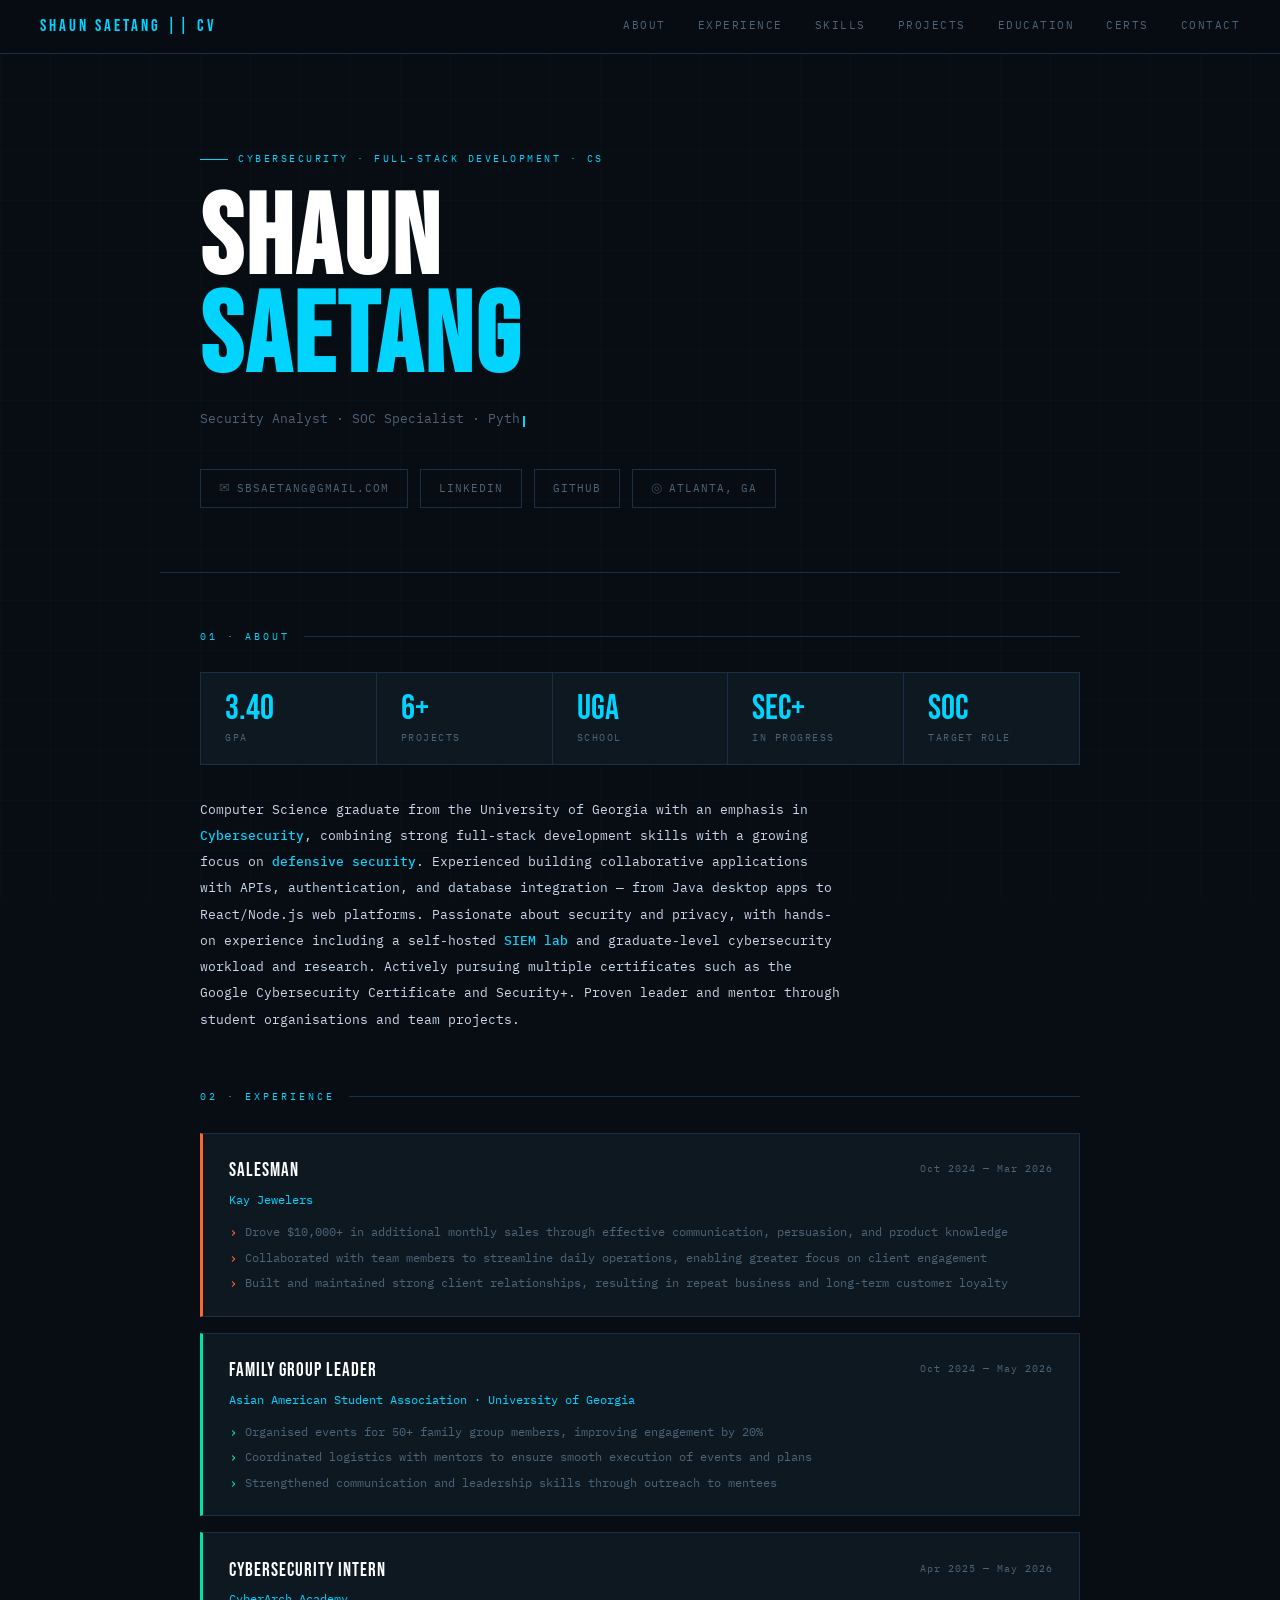
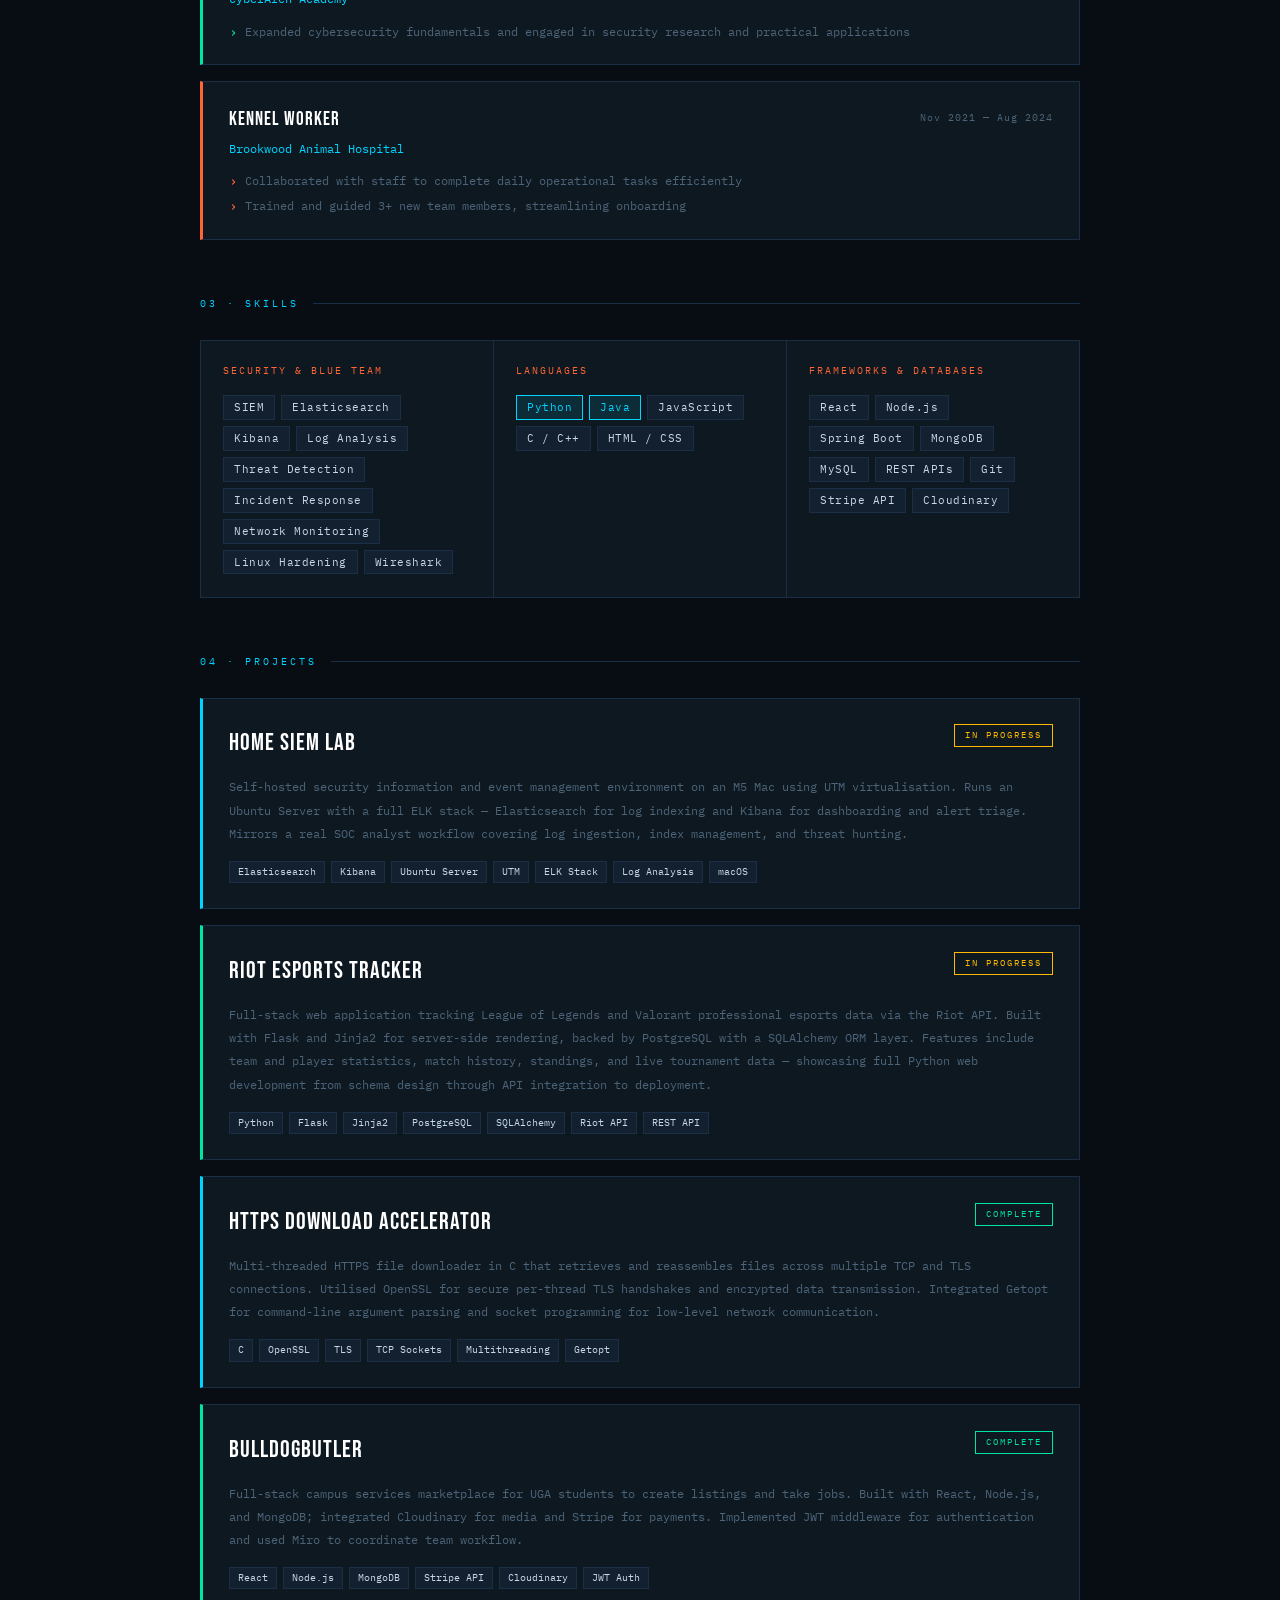
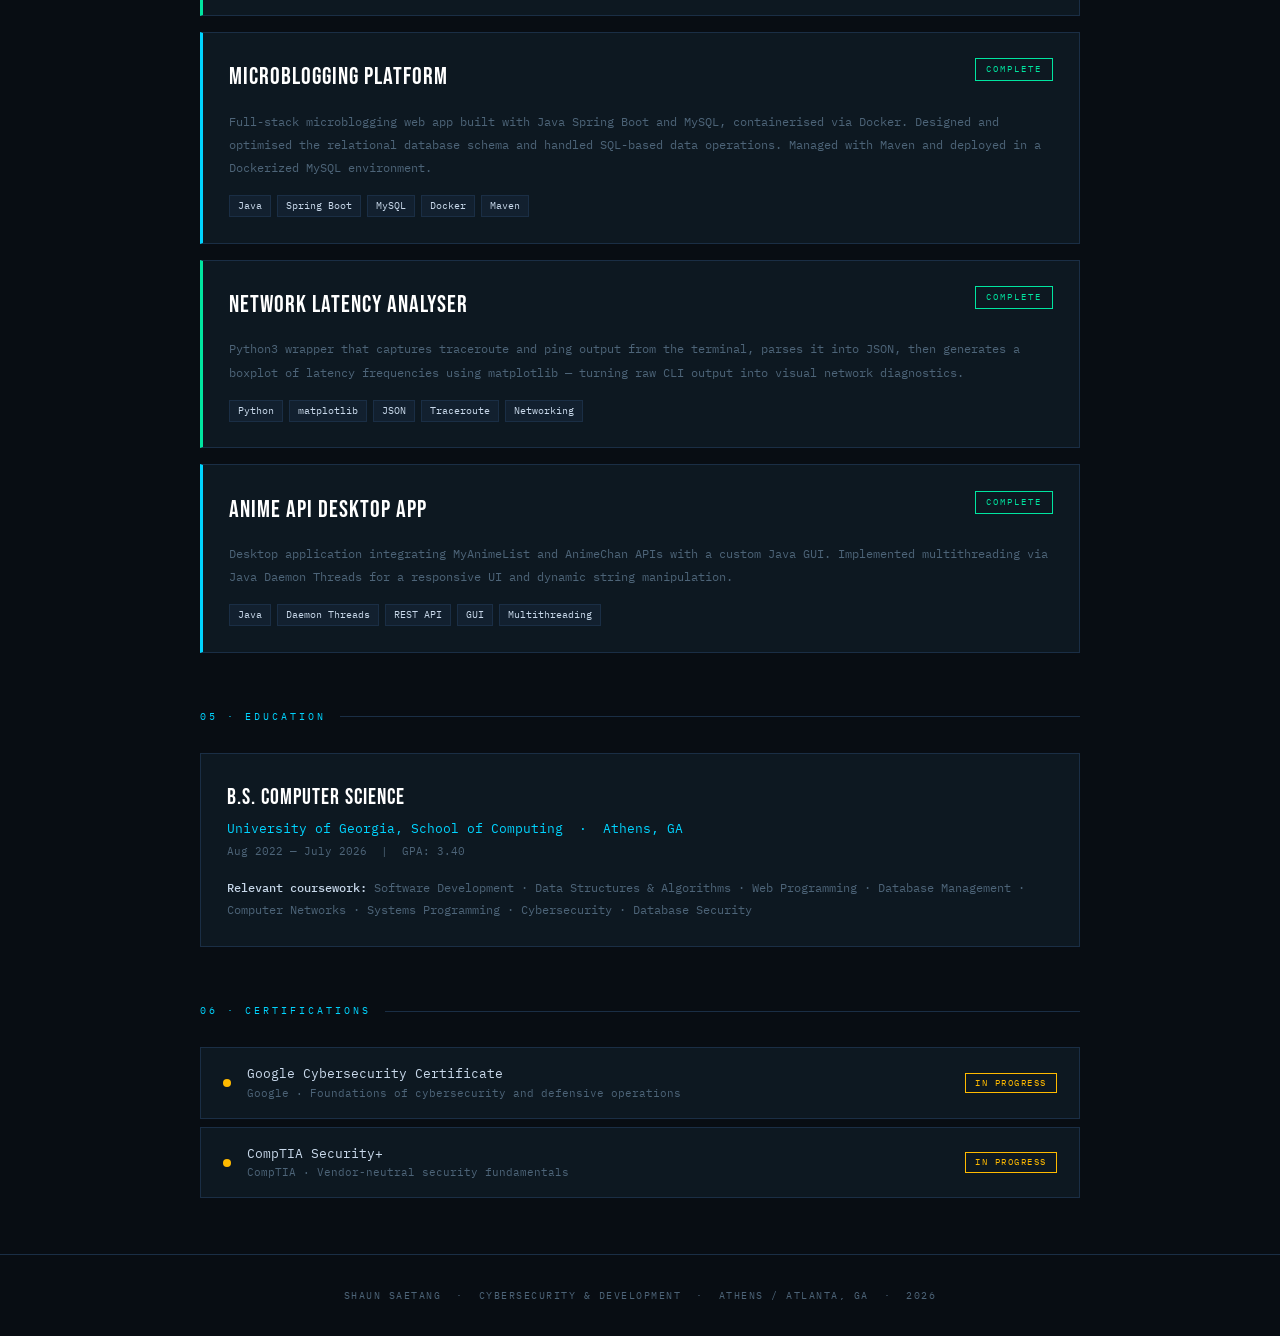
==== index.html @ 202e449f "changed home to index" ====
<!DOCTYPE html>

<html lang="en">

<head>
    <meta charset="UTF-8">
    <meta name="viewport" content="width=device-width, initial-scale=1.0">
    <title>Shaun Saetang — Cybersecurity &amp; Development</title>
    <link href="https://fonts.googleapis.com/css2?family=Bebas+Neue&family=IBM+Plex+Mono:ital,wght@0,300;0,400;0,500;0,600;1,400&display=swap" rel="stylesheet">
    <link rel="stylesheet" href="css/design.css">
</head>

<body>
<div class="grid-bg"></div>
<div class="wrap">

<nav>
  <div class="nav-logo">SHAUN SAETANG || CV</div>
  <div class="nav-links">
    <a href="#about">About</a>
    <a href="#experience">Experience</a>
    <a href="#skills">Skills</a>
    <a href="#projects">Projects</a>
    <a href="#education">Education</a>
    <a href="#certifications">Certs</a>
    <a href="contact.html">Contact</a>
  </div>
</nav>

<header class="hero">
  <div class="hero-tag">Cybersecurity · Full-Stack Development · CS</div>
  <h1 class="name">SHAUN<br><span>SAETANG</span></h1>
  <div class="hero-sub"><span id="typed"></span><span class="cursor"></span></div>
  <div class="hero-links">
    <a href="mailto:sbsaetang@gmail.com"><span class="ico">✉</span> sbsaetang@gmail.com</a>
    <a href="https://www.linkedin.com/in/shaun-saetang-7456611b7/ " class="fab fa-linkedin"> LinkedIn</a>
    <a href="https://github.com/SSaetang23" class="fa-brands fa-github"> GitHub</a>
    <a href="#"><span class="ico">◎</span> Atlanta, GA</a>
  </div>
</header>

<main>

  <section id="about">
    <div class="sec-label">01 · About</div>
    <div class="stats">
      <div class="stat">
        <span class="stat-n">3.40</span>
        <span class="stat-l">GPA</span>
      </div>
      <div class="stat">
        <span class="stat-n">6+</span>
        <span class="stat-l">Projects</span>
      </div>
      <div class="stat">
        <span class="stat-n">UGA</span>
        <span class="stat-l">School</span>
      </div>
      <div class="stat">
        <span class="stat-n">SEC+</span>
        <span class="stat-l">In Progress</span>
      </div>
      <div class="stat">
        <span class="stat-n">SOC</span>
        <span class="stat-l">Target Role</span>
      </div>
    </div>
    <p class="about-p">
      Computer Science graduate from the University of Georgia with an emphasis in <strong>Cybersecurity</strong>,
      combining strong full-stack development skills with a growing focus on <strong>defensive security</strong>.
      Experienced building collaborative applications with APIs, authentication, and database integration —
      from Java desktop apps to React/Node.js web platforms. Passionate about security and privacy,
      with hands-on experience including a self-hosted <strong>SIEM lab</strong> and graduate-level cybersecurity workload and research.
      Actively pursuing multiple certificates such as the Google Cybersecurity Certificate and Security+.
      Proven leader and mentor through student organisations and team projects.
    </p>
  </section>

  <section id="experience">
    <div class="sec-label">02 · Experience</div>
    <div class="exp-list">
 
      <div class="exp-entry work">
        <div class="exp-hd">
          <div class="exp-title">SALESMAN</div>
          <div class="exp-dates">Oct 2024 — Mar 2026</div>
        </div>
        <div class="exp-org">Kay Jewelers</div>
        <ul class="exp-bullets">
          <li>Drove $10,000+ in additional monthly sales through effective communication, persuasion, and product knowledge</li>
          <li>Collaborated with team members to streamline daily operations, enabling greater focus on client engagement</li>
          <li>Built and maintained strong client relationships, resulting in repeat business and long-term customer loyalty</li>
        </ul>
      </div>
 
      <div class="exp-entry activity">
        <div class="exp-hd">
          <div class="exp-title">FAMILY GROUP LEADER</div>
          <div class="exp-dates">Oct 2024 — May 2026</div>
        </div>
        <div class="exp-org">Asian American Student Association · University of Georgia</div>
        <ul class="exp-bullets">
          <li>Organised events for 50+ family group members, improving engagement by 20%</li>
          <li>Coordinated logistics with mentors to ensure smooth execution of events and plans</li>
          <li>Strengthened communication and leadership skills through outreach to mentees</li>
        </ul>
      </div>
 
      <div class="exp-entry activity">
        <div class="exp-hd">
          <div class="exp-title">CYBERSECURITY INTERN</div>
          <div class="exp-dates">Apr 2025 — May 2026</div>
        </div>
        <div class="exp-org">CyberArch Academy</div>
        <ul class="exp-bullets">
          <li>Expanded cybersecurity fundamentals and engaged in security research and practical applications</li>
        </ul>
      </div>
 
      <div class="exp-entry work">
        <div class="exp-hd">
          <div class="exp-title">KENNEL WORKER</div>
          <div class="exp-dates">Nov 2021 — Aug 2024</div>
        </div>
        <div class="exp-org">Brookwood Animal Hospital</div>
        <ul class="exp-bullets">
          <li>Collaborated with staff to complete daily operational tasks efficiently</li>
          <li>Trained and guided 3+ new team members, streamlining onboarding</li>
        </ul>
      </div>
 
    </div>
  </section>

  <section id="skills">
    <div class="sec-label">03 · Skills</div>
    <div class="skills-grid">
      <div class="skill-group">
        <div class="sg-title">Security &amp; Blue Team</div>
        <div class="tags">
          <span class="tag">SIEM</span>
          <span class="tag">Elasticsearch</span>
          <span class="tag">Kibana</span>
          <span class="tag">Log Analysis</span>
          <span class="tag">Threat Detection</span>
          <span class="tag">Incident Response</span>
          <span class="tag">Network Monitoring</span>
          <span class="tag">Linux Hardening</span>
          <span class="tag">Wireshark</span>
        </div>
      </div>
      <div class="skill-group">
        <div class="sg-title">Languages</div>
        <div class="tags">
          <span class="tag hi">Python</span>
          <span class="tag hi">Java</span>
          <span class="tag">JavaScript</span>
          <span class="tag">C / C++</span>
          <span class="tag">HTML / CSS</span>
        </div>
      </div>
      <div class="skill-group">
        <div class="sg-title">Frameworks &amp; Databases</div>
        <div class="tags">
          <span class="tag">React</span>
          <span class="tag">Node.js</span>
          <span class="tag">Spring Boot</span>
          <span class="tag">MongoDB</span>
          <span class="tag">MySQL</span>
          <span class="tag">REST APIs</span>
          <span class="tag">Git</span>
          <span class="tag">Stripe API</span>
          <span class="tag">Cloudinary</span>
        </div>
      </div>
    </div>
  </section>

  <section id="projects">
    <div class="sec-label">04 · Projects</div>
    <div class="projects">

      <div class="proj">
        <div class="proj-hd">
          <div class="proj-name">HOME SIEM LAB</div>
          <div class="proj-badge b-wip">In Progress</div>
        </div>
        <p class="proj-desc">
          Self-hosted security information and event management environment on an M5 Mac using UTM virtualisation.
          Runs an Ubuntu Server with a full ELK stack — Elasticsearch for log indexing and Kibana for dashboarding
          and alert triage. Mirrors a real SOC analyst workflow covering log ingestion, index management, and threat hunting.
        </p>
        <div class="proj-stack">
          <span class="stag">Elasticsearch</span>
          <span class="stag">Kibana</span>
          <span class="stag">Ubuntu Server</span>
          <span class="stag">UTM</span>
          <span class="stag">ELK Stack</span>
          <span class="stag">Log Analysis</span>
          <span class="stag">macOS</span>
        </div>
      </div>

      <div class="proj alt">
        <div class="proj-hd">
          <div class="proj-name">RIOT ESPORTS TRACKER</div>
          <div class="proj-badge b-wip">In Progress</div>
        </div>
        <p class="proj-desc">
          Full-stack web application tracking League of Legends and Valorant professional esports data via the Riot API.
          Built with Flask and Jinja2 for server-side rendering, backed by PostgreSQL with a SQLAlchemy ORM layer.
          Features include team and player statistics, match history, standings, and live tournament data —
          showcasing full Python web development from schema design through API integration to deployment.
        </p>
        <div class="proj-stack">
          <span class="stag">Python</span>
          <span class="stag">Flask</span>
          <span class="stag">Jinja2</span>
          <span class="stag">PostgreSQL</span>
          <span class="stag">SQLAlchemy</span>
          <span class="stag">Riot API</span>
          <span class="stag">REST API</span>
        </div>
      </div>

      <div class="proj">
        <div class="proj-hd">
          <div class="proj-name">HTTPS DOWNLOAD ACCELERATOR</div>
          <div class="proj-badge b-active">Complete</div>
        </div>
        <p class="proj-desc">
          Multi-threaded HTTPS file downloader in C that retrieves and reassembles files across multiple TCP and TLS connections.
          Utilised OpenSSL for secure per-thread TLS handshakes and encrypted data transmission.
          Integrated Getopt for command-line argument parsing and socket programming for low-level network communication.
        </p>
        <div class="proj-stack">
          <span class="stag">C</span>
          <span class="stag">OpenSSL</span>
          <span class="stag">TLS</span>
          <span class="stag">TCP Sockets</span>
          <span class="stag">Multithreading</span>
          <span class="stag">Getopt</span>
        </div>
      </div>
 
      <div class="proj alt">
        <div class="proj-hd">
          <div class="proj-name">BULLDOGBUTLER</div>
          <div class="proj-badge b-active">Complete</div>
        </div>
        <p class="proj-desc">
          Full-stack campus services marketplace for UGA students to create listings and take jobs.
          Built with React, Node.js, and MongoDB; integrated Cloudinary for media and Stripe for payments.
          Implemented JWT middleware for authentication and used Miro to coordinate team workflow.
        </p>
        <div class="proj-stack">
          <span class="stag">React</span>
          <span class="stag">Node.js</span>
          <span class="stag">MongoDB</span>
          <span class="stag">Stripe API</span>
          <span class="stag">Cloudinary</span>
          <span class="stag">JWT Auth</span>
        </div>
      </div>
 
      <div class="proj">
        <div class="proj-hd">
          <div class="proj-name">MICROBLOGGING PLATFORM</div>
          <div class="proj-badge b-active">Complete</div>
        </div>
        <p class="proj-desc">
          Full-stack microblogging web app built with Java Spring Boot and MySQL, containerised via Docker.
          Designed and optimised the relational database schema and handled SQL-based data operations.
          Managed with Maven and deployed in a Dockerized MySQL environment.
        </p>
        <div class="proj-stack">
          <span class="stag">Java</span>
          <span class="stag">Spring Boot</span>
          <span class="stag">MySQL</span>
          <span class="stag">Docker</span>
          <span class="stag">Maven</span>
        </div>
      </div>
 
      <div class="proj alt">
        <div class="proj-hd">
          <div class="proj-name">NETWORK LATENCY ANALYSER</div>
          <div class="proj-badge b-active">Complete</div>
        </div>
        <p class="proj-desc">
          Python3 wrapper that captures traceroute and ping output from the terminal, parses it into JSON,
          then generates a boxplot of latency frequencies using matplotlib — turning raw CLI output into visual network diagnostics.
        </p>
        <div class="proj-stack">
          <span class="stag">Python</span>
          <span class="stag">matplotlib</span>
          <span class="stag">JSON</span>
          <span class="stag">Traceroute</span>
          <span class="stag">Networking</span>
        </div>
      </div>
 
      <div class="proj">
        <div class="proj-hd">
          <div class="proj-name">ANIME API DESKTOP APP</div>
          <div class="proj-badge b-active">Complete</div>
        </div>
        <p class="proj-desc">
          Desktop application integrating MyAnimeList and AnimeChan APIs with a custom Java GUI.
          Implemented multithreading via Java Daemon Threads for a responsive UI and dynamic string manipulation.
        </p>
        <div class="proj-stack">
          <span class="stag">Java</span>
          <span class="stag">Daemon Threads</span>
          <span class="stag">REST API</span>
          <span class="stag">GUI</span>
          <span class="stag">Multithreading</span>
        </div>
      </div>

    </div>
  </section>

  <section id="education">
    <div class="sec-label">05 · Education</div>
    <div class="edu">
      <div class="edu-deg">B.S. Computer Science</div>
      <div class="edu-school">University of Georgia, School of Computing &nbsp;·&nbsp; Athens, GA</div>
      <div class="edu-meta">Aug 2022 — July 2026 &nbsp;|&nbsp; GPA: 3.40</div>
      <div class="edu-courses">
        <strong>Relevant coursework:</strong>
        Software Development · Data Structures &amp; Algorithms · Web Programming · Database Management ·
        Computer Networks · Systems Programming · Cybersecurity · Database Security
      </div>
    </div>
  </section>

  <section id="certifications">
    <div class="sec-label">06 · Certifications</div>
    <div class="certs">
      <div class="cert">
        <div class="dot progress"></div>
        <div class="cert-info">
          <div class="cert-name">Google Cybersecurity Certificate</div>
          <div class="cert-issuer">Google · Foundations of cybersecurity and defensive operations</div>
        </div>
        <div class="cert-tag ct-progress">In Progress</div>
      </div>
      <div class="cert">
        <div class="dot progress"></div>
        <div class="cert-info">
          <div class="cert-name">CompTIA Security+</div>
          <div class="cert-issuer">CompTIA · Vendor-neutral security fundamentals</div>
        </div>
        <div class="cert-tag ct-progress">In Progress</div>
      </div>
    </div>
  </section>

</main>

<footer>
   Shaun Saetang &nbsp;·&nbsp; Cybersecurity &amp; Development &nbsp;·&nbsp; Athens / Atlanta, GA &nbsp;·&nbsp; <span id="yr"></span>
</footer>

</div>

<script>
const text = "Security Analyst · SOC Specialist · Python Developer";
let i = 0;
const el = document.getElementById("typed");
const t = setInterval(() => {
  el.textContent = text.slice(0, i);
  i++;
  if (i > text.length) clearInterval(t);
}, 45);

document.getElementById("yr").textContent = new Date().getFullYear();
</script>

</body>

</html>
---- css/design.css ----
*,*::before,*::after{box-sizing:border-box;margin:0;padding:0}
:root{
  --bg:#080d13;--surf:#0d1821;--surf2:#12202f;--border:#1a2e45;
  --cyan:#00d4ff;--cyan-dim:rgba(0,212,255,.1);
  --orange:#ff6535;--green:#00e5a0;--amber:#ffba00;
  --text:#c8d8ea;--muted:#4d6478;
  --d:'Bebas Neue',sans-serif;--m:'IBM Plex Mono',monospace;
}
html{scroll-behavior:smooth}
body{font-family:var(--m);background:var(--bg);color:var(--text);line-height:1.6;overflow-x:hidden}

/* GRID BACKGROUND */
.grid-bg{
  position:fixed;inset:0;pointer-events:none;z-index:0;
  background-image:
    linear-gradient(rgba(0,212,255,.025) 1px,transparent 1px),
    linear-gradient(90deg,rgba(0,212,255,.025) 1px,transparent 1px);
  background-size:50px 50px;
}
.wrap{position:relative;z-index:1}

/* NAV */
nav{
  position:sticky;top:0;z-index:100;
  background:rgba(8,13,19,.9);backdrop-filter:blur(14px);
  border-bottom:1px solid var(--border);
  display:flex;align-items:center;justify-content:space-between;
  padding:0 2.5rem;height:54px;
}
.nav-logo{font-family:var(--d);font-size:1.05rem;letter-spacing:3px;color:var(--cyan)}
.nav-links{display:flex;gap:2rem}
.nav-links a{
  font-size:.68rem;letter-spacing:1.5px;text-transform:uppercase;
  color:var(--muted);text-decoration:none;padding:4px 0;
  border-bottom:1px solid transparent;transition:all .2s;
}
.nav-links a:hover{color:var(--cyan);border-bottom-color:var(--cyan)}

/* FOOTER */
footer{
  border-top:1px solid var(--border);padding:2rem 2.5rem;
  text-align:center;font-size:.65rem;color:var(--muted);letter-spacing:1.5px;
  text-transform:uppercase;
}
footer a{color:var(--muted);text-decoration:none}
footer a:hover{color:var(--cyan)}

/* HERO */
.hero{
  padding:5.5rem 2.5rem 4rem;
  max-width:960px;margin:0 auto;
  border-bottom:1px solid var(--border);
}
.hero-tag{
  display:inline-flex;align-items:center;gap:10px;
  font-size:.63rem;letter-spacing:2.5px;text-transform:uppercase;
  color:var(--cyan);margin-bottom:1.5rem;
}
.hero-tag::before{content:'';display:block;width:28px;height:1px;background:var(--cyan)}
h1.name{
  font-family:var(--d);
  font-size:clamp(3.8rem,9vw,7rem);
  line-height:.88;letter-spacing:3px;
  color:#fff;margin-bottom:1.2rem;
}
h1.name span{color:var(--cyan)}
.hero-sub{
  font-size:.83rem;color:var(--muted);
  margin-bottom:2.5rem;min-height:1.3em;
}
.cursor{
  display:inline-block;width:2px;height:.85em;
  background:var(--cyan);margin-left:3px;
  animation:blink 1s step-end infinite;vertical-align:text-bottom;
}
@keyframes blink{0%,100%{opacity:1}50%{opacity:0}}
.hero-links{display:flex;flex-wrap:wrap;gap:.75rem}
.hero-links a{
  display:inline-flex;align-items:center;gap:6px;
  font-size:.68rem;letter-spacing:1px;text-transform:uppercase;
  padding:8px 18px;border:1px solid var(--border);
  color:var(--muted);text-decoration:none;transition:all .2s;
}
.hero-links a:hover{border-color:var(--cyan);color:var(--cyan);background:var(--cyan-dim)}
.hero-links a .ico{font-size:.8rem;opacity:.7}

/* MAIN */
main{max-width:960px;margin:0 auto;padding:3.5rem 2.5rem;display:flex;flex-direction:column;gap:3.5rem}

/* SECTION LABEL */
.sec-label{
  display:flex;align-items:center;gap:14px;
  font-size:.62rem;letter-spacing:3px;text-transform:uppercase;
  color:var(--cyan);margin-bottom:1.75rem;
}
.sec-label::after{content:'';flex:1;height:1px;background:var(--border)}

/* ABOUT */
.stats{
  display:flex;gap:1px;background:var(--border);
  border:1px solid var(--border);margin-bottom:2rem;
}
.stat{flex:1;background:var(--surf);padding:1.1rem 1.5rem}
.stat-n{font-family:var(--d);font-size:2.2rem;color:var(--cyan);display:block;line-height:1}
.stat-l{font-size:.62rem;letter-spacing:1.5px;text-transform:uppercase;color:var(--muted);margin-top:.25rem;display:block}
.about-p{font-size:.82rem;color:var(--text);line-height:2;max-width:640px}
.about-p strong{color:var(--cyan);font-weight:500}

/* EXPERIENCE */
.exp-list{display:flex;flex-direction:column;gap:1rem}
.exp-entry{
  background:var(--surf);border:1px solid var(--border);
  border-left:3px solid var(--border);padding:1.4rem 1.6rem;
}
.exp-entry.work{border-left-color:var(--orange)}
.exp-entry.activity{border-left-color:var(--green)}
.exp-hd{display:flex;align-items:flex-start;justify-content:space-between;flex-wrap:wrap;gap:6px;margin-bottom:.25rem}
.exp-title{font-family:var(--d);font-size:1.2rem;letter-spacing:1px;color:#fff}
.exp-dates{font-size:.65rem;letter-spacing:1px;color:var(--muted);white-space:nowrap;padding-top:4px}
.exp-org{font-size:.72rem;color:var(--cyan);margin-bottom:.75rem}
.exp-bullets{list-style:none;display:flex;flex-direction:column;gap:4px}
.exp-bullets li{font-size:.76rem;color:var(--muted);line-height:1.75;padding-left:1rem;position:relative}
.exp-bullets li::before{content:'›';position:absolute;left:0;color:var(--orange);font-size:.85rem}
.exp-entry.activity .exp-bullets li::before{color:var(--green)}

/* SKILLS */
.skills-grid{
  display:grid;grid-template-columns:repeat(auto-fit,minmax(220px,1fr));
  gap:1px;background:var(--border);border:1px solid var(--border);
}
.skill-group{background:var(--surf);padding:1.4rem}
.sg-title{font-size:.62rem;letter-spacing:2px;text-transform:uppercase;color:var(--orange);margin-bottom:1rem}
.tags{display:flex;flex-wrap:wrap;gap:6px}
.tag{
  font-size:.66rem;padding:3px 10px;
  background:var(--surf2);border:1px solid var(--border);
  color:var(--text);letter-spacing:.5px;
}
.tag.hi{border-color:var(--cyan);color:var(--cyan);background:var(--cyan-dim)}

/* PROJECTS */
.projects{display:flex;flex-direction:column;gap:1rem}
.proj{
  background:var(--surf);border:1px solid var(--border);
  border-left:3px solid var(--cyan);padding:1.6rem;transition:border-left-color .25s;
}
.proj:hover{border-left-color:var(--orange)}
.proj.alt{border-left-color:var(--green)}
.proj.alt:hover{border-left-color:var(--amber)}
.proj-hd{display:flex;align-items:flex-start;justify-content:space-between;margin-bottom:.8rem;flex-wrap:wrap;gap:8px}
.proj-name{font-family:var(--d);font-size:1.5rem;letter-spacing:1px;color:#fff}
.proj-badge{font-size:.58rem;letter-spacing:2px;text-transform:uppercase;padding:3px 10px;border:1px solid}
.b-active{color:var(--green);border-color:var(--green)}
.b-wip{color:var(--amber);border-color:var(--amber)}
.proj-desc{font-size:.78rem;color:var(--muted);line-height:1.85;margin-bottom:1rem}
.proj-stack{display:flex;flex-wrap:wrap;gap:6px}
.stag{font-size:.63rem;padding:2px 8px;background:var(--surf2);border:1px solid var(--border);color:var(--text)}

/* EDUCATION */
.edu{background:var(--surf);border:1px solid var(--border);padding:1.6rem}
.edu-deg{font-family:var(--d);font-size:1.4rem;letter-spacing:1px;color:#fff;margin-bottom:.25rem}
.edu-school{font-size:.8rem;color:var(--cyan);margin-bottom:.2rem}
.edu-meta{font-size:.7rem;color:var(--muted);margin-bottom:1rem}
.edu-courses{font-size:.72rem;color:var(--muted);line-height:1.9}
.edu-courses strong{color:var(--text);font-weight:500}

/* CERTIFICATIONS */
.certs{display:flex;flex-direction:column;gap:8px}
.cert{
  display:flex;align-items:center;gap:1rem;
  background:var(--surf);border:1px solid var(--border);padding:1rem 1.4rem;
}
.dot{width:8px;height:8px;border-radius:50%;flex-shrink:0}
.dot.progress{background:var(--amber);animation:pulse 2s ease-in-out infinite}
.dot.planned{border:1px solid var(--muted);background:transparent}
.dot.earned{background:var(--green);box-shadow:0 0 6px var(--green)}
@keyframes pulse{0%,100%{opacity:1;box-shadow:0 0 0 0 rgba(255,186,0,.4)}50%{opacity:.7;box-shadow:0 0 0 5px rgba(255,186,0,0)}}
.cert-info{flex:1}
.cert-name{font-size:.8rem;color:var(--text)}
.cert-issuer{font-size:.67rem;color:var(--muted)}
.cert-tag{font-size:.58rem;letter-spacing:1.5px;text-transform:uppercase;padding:2px 9px;border:1px solid;white-space:nowrap}
.ct-progress{color:var(--amber);border-color:var(--amber)}
.ct-planned{color:var(--muted);border-color:var(--border)}
.ct-earned{color:var(--green);border-color:var(--green)}

/* CONTACT PAGE */
.contact-hero{
  padding:5.5rem 2.5rem 3rem;
  max-width:960px;margin:0 auto;
  border-bottom:1px solid var(--border);
}
.contact-info{display:flex;flex-wrap:wrap;gap:1rem;margin-top:1.5rem}
.contact-info a{
  display:inline-flex;align-items:center;gap:6px;
  font-size:.68rem;letter-spacing:1px;text-transform:uppercase;
  padding:8px 18px;border:1px solid var(--border);
  color:var(--muted);text-decoration:none;transition:all .2s;
}
.contact-info a:hover{border-color:var(--cyan);color:var(--cyan);background:var(--cyan-dim)}
.contact-main{max-width:960px;margin:0 auto;padding:3.5rem 2.5rem}
.form-grid{display:flex;flex-direction:column;gap:1.25rem}
.form-field{display:flex;flex-direction:column;gap:8px}
.form-label{font-size:.62rem;letter-spacing:2px;text-transform:uppercase;color:var(--cyan)}
.form-field input,
.form-field textarea{
  font-family:var(--m);font-size:.78rem;
  background:var(--surf);color:var(--text);
  border:1px solid var(--border);padding:.85rem 1rem;
  outline:none;transition:border-color .2s;resize:vertical;
}
.form-field input:focus,
.form-field textarea:focus{border-color:var(--cyan)}
.form-field input::placeholder,
.form-field textarea::placeholder{color:var(--muted)}
.form-row{display:grid;grid-template-columns:1fr 1fr;gap:1.25rem}
.form-submit{
  font-family:var(--m);font-size:.7rem;letter-spacing:2px;text-transform:uppercase;
  padding:1rem 2.5rem;background:transparent;color:var(--cyan);
  border:1px solid var(--cyan);cursor:pointer;transition:all .2s;margin-top:.5rem;
}
.form-submit:hover{background:var(--cyan-dim)}

/* THANK YOU PAGE */
.thankyou-wrap{
  min-height:calc(100vh - 54px);
  display:flex;align-items:center;justify-content:center;padding:2rem;
}
.thankyou-card{
  background:var(--surf);border:1px solid var(--border);
  border-top:3px solid var(--cyan);
  padding:3.5rem;max-width:500px;width:100%;text-align:center;
}
.ty-icon{font-size:2.5rem;margin-bottom:1.5rem;display:block;color:var(--cyan)}
.ty-heading{font-family:var(--d);font-size:3.5rem;letter-spacing:2px;color:#fff;margin-bottom:.75rem}
.ty-sub{font-size:.78rem;color:var(--muted);line-height:1.9;margin-bottom:2rem}
.ty-links{display:flex;gap:.75rem;justify-content:center;flex-wrap:wrap}
.ty-links a{
  font-size:.68rem;letter-spacing:1px;text-transform:uppercase;
  padding:8px 18px;border:1px solid var(--border);
  color:var(--muted);text-decoration:none;transition:all .2s;
}
.ty-links a:hover{border-color:var(--cyan);color:var(--cyan);background:var(--cyan-dim)}
.ty-links a.primary{border-color:var(--cyan);color:var(--cyan)}
.ty-links a.primary:hover{background:var(--cyan-dim)}

/* RESPONSIVE */
@media(max-width:640px){
  nav{padding:0 1.25rem}
  .nav-links{gap:1rem}
  .hero,.contact-hero{padding-left:1.25rem;padding-right:1.25rem}
  main,.contact-main{padding-left:1.25rem;padding-right:1.25rem}
  .stats{flex-wrap:wrap}
  .stat{min-width:calc(50% - .5px)}
  h1.name{font-size:clamp(2.8rem,15vw,5rem)}
  .form-row{grid-template-columns:1fr}
}
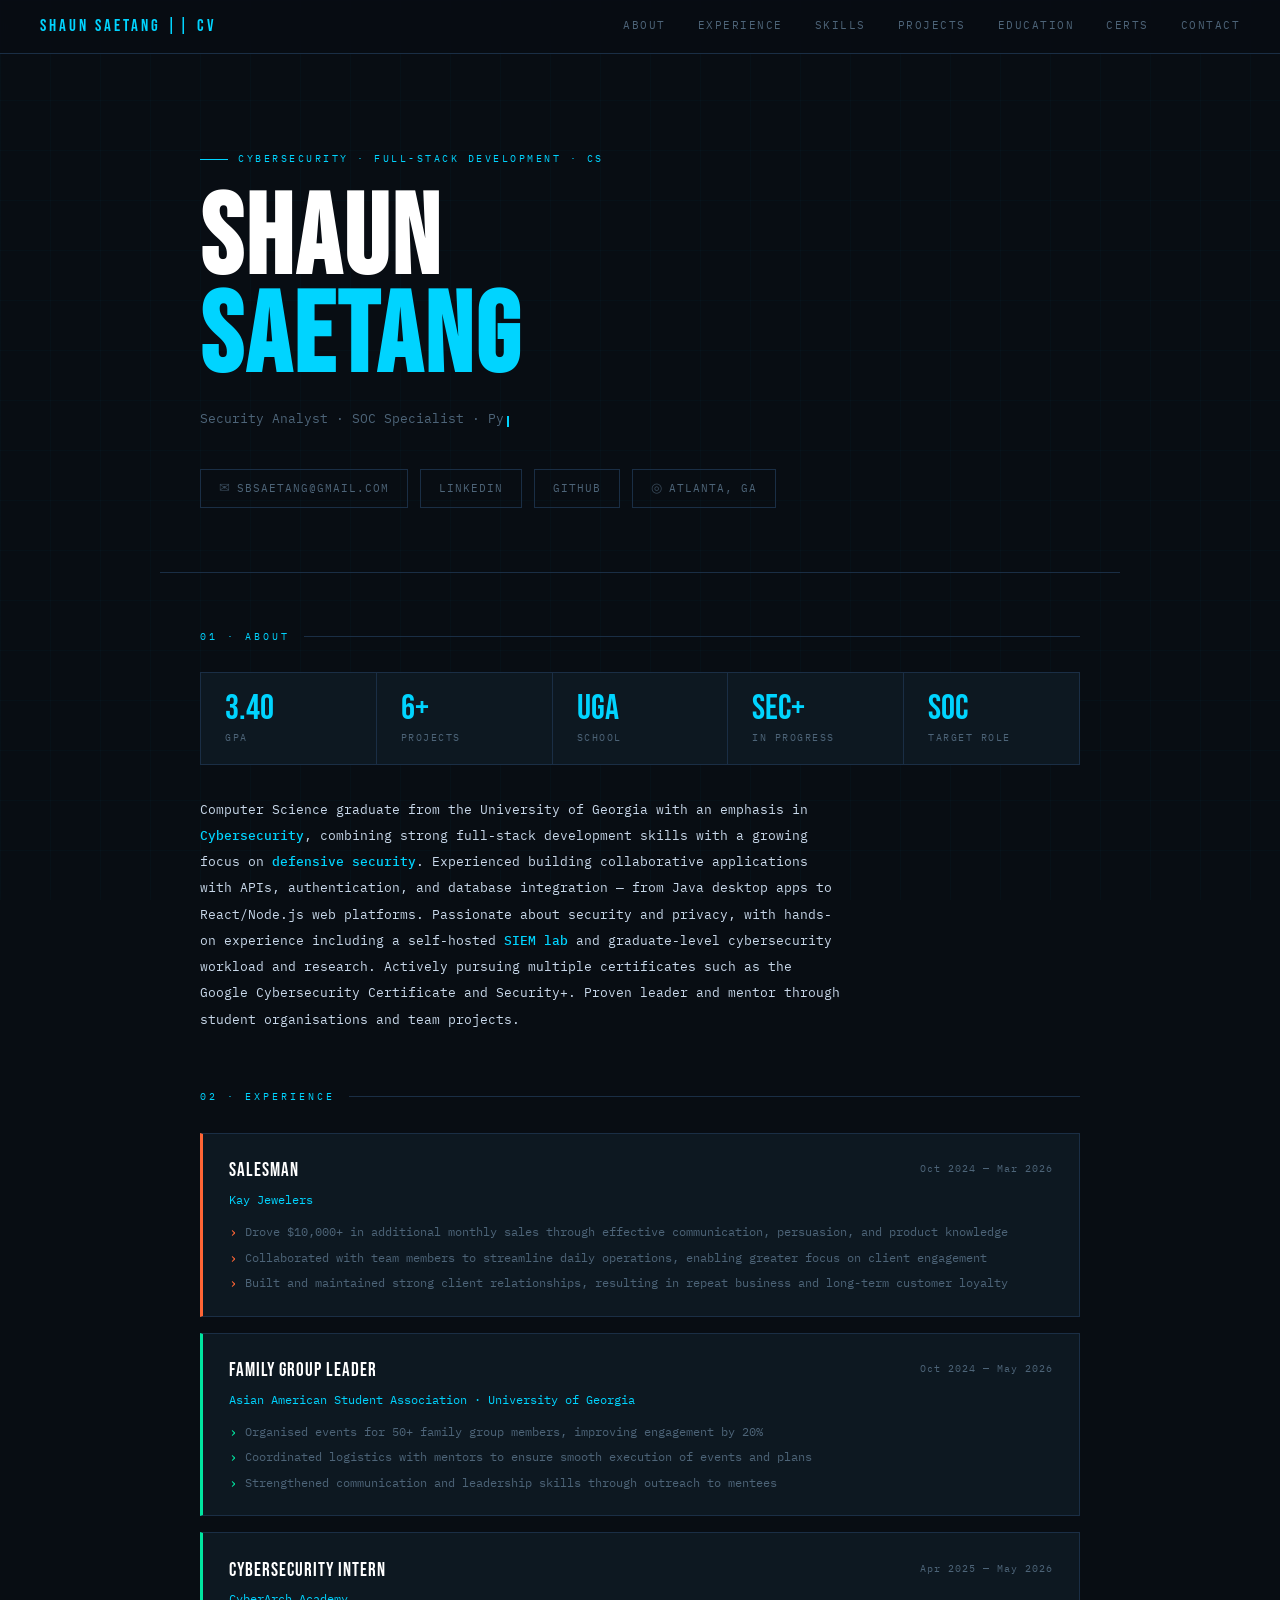
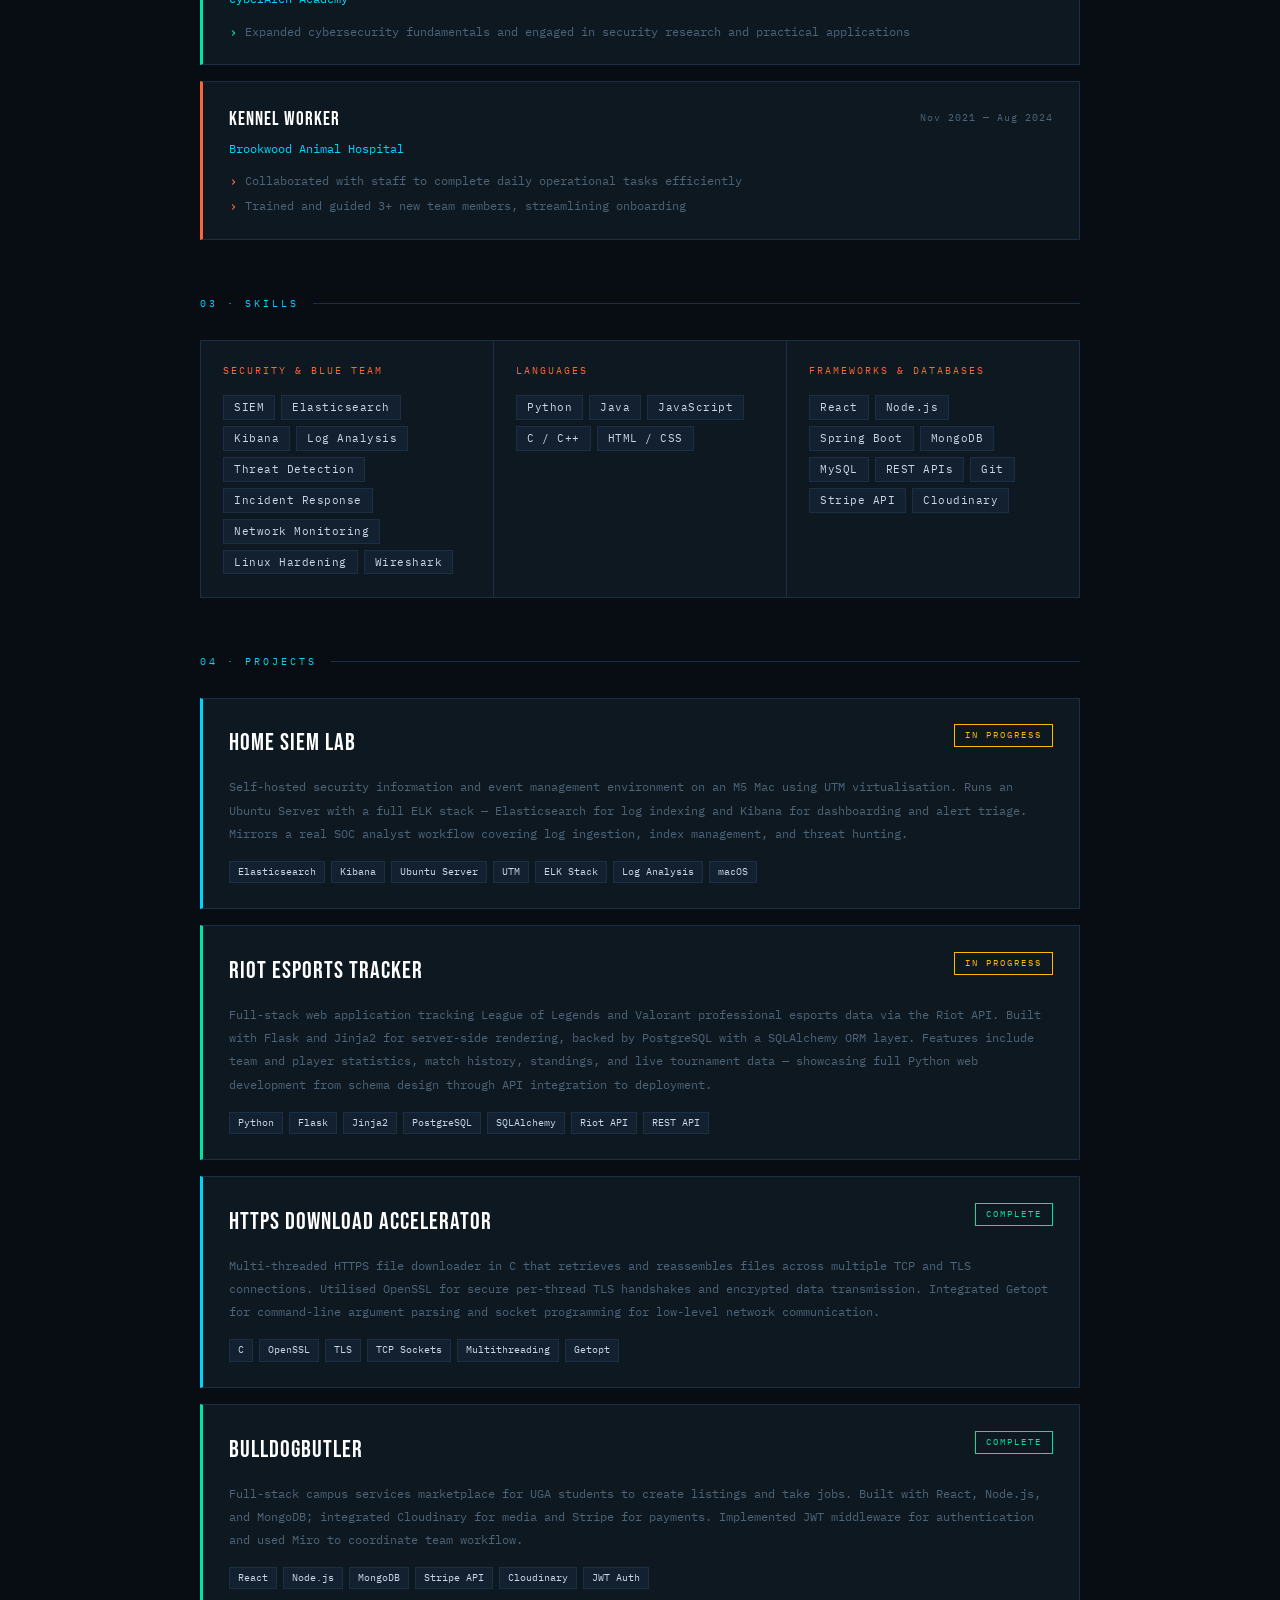
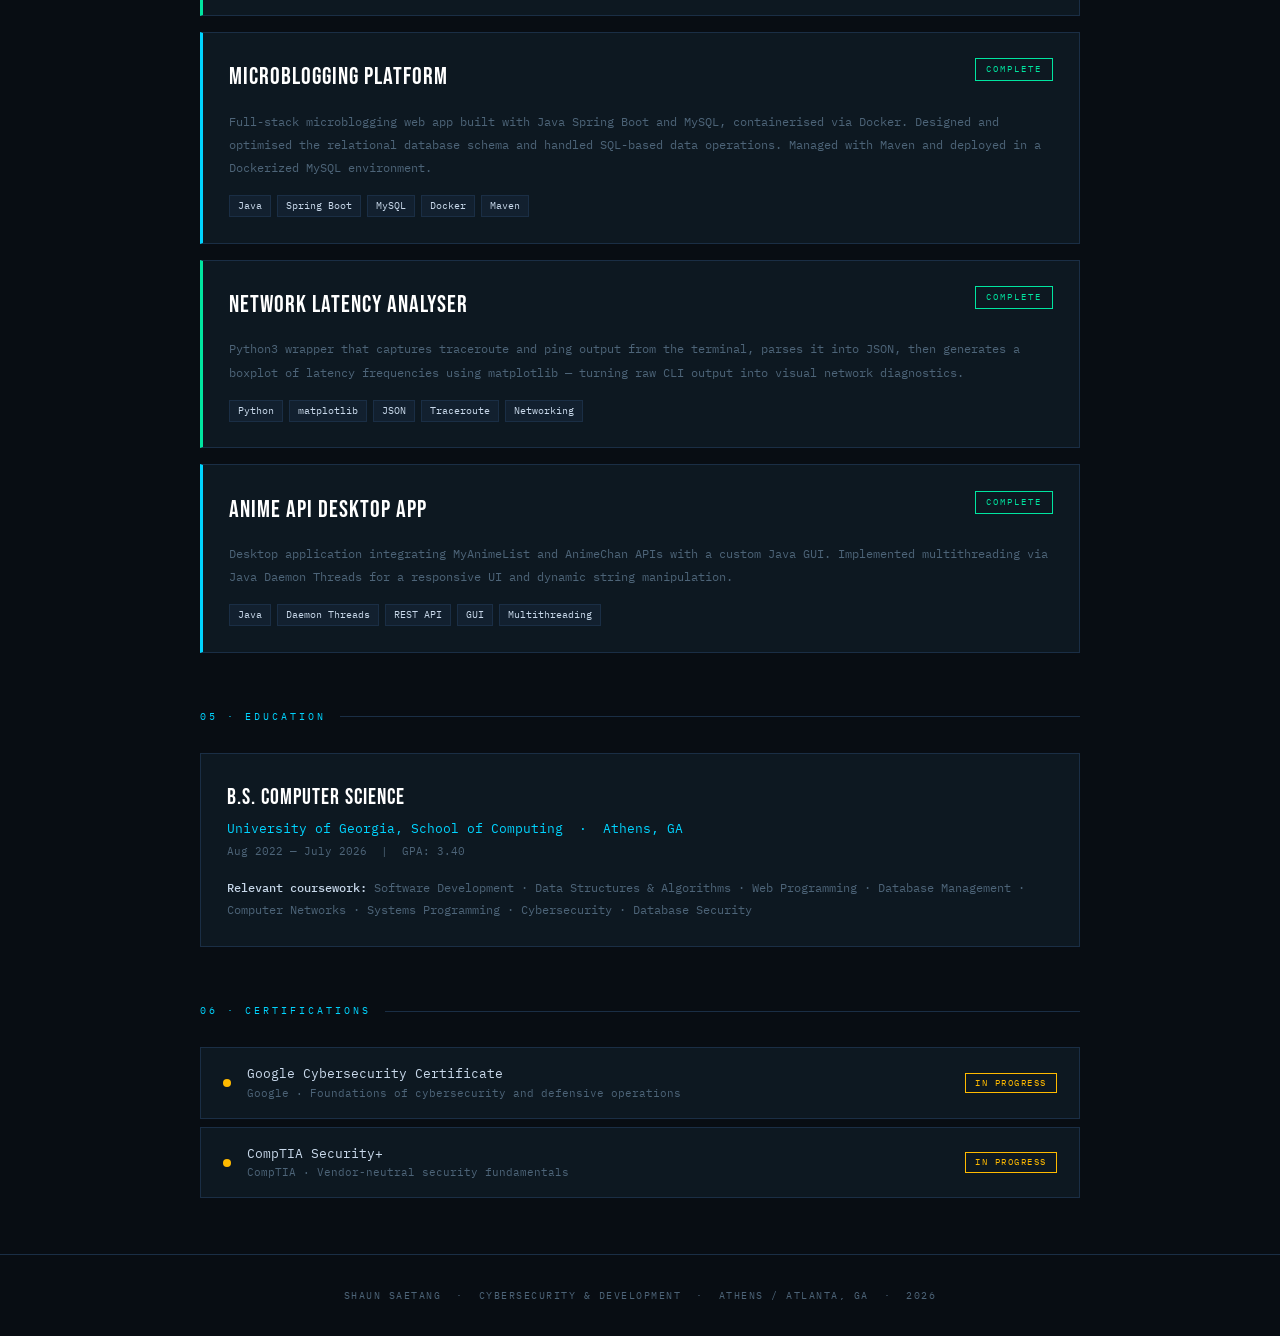
==== commit 17ddf70b: "finishing touches" ====
--- a/index.html
+++ b/index.html
@@ -152,8 +152,8 @@
       <div class="skill-group">
         <div class="sg-title">Languages</div>
         <div class="tags">
-          <span class="tag hi">Python</span>
-          <span class="tag hi">Java</span>
+          <span class="tag">Python</span>
+          <span class="tag">Java</span>
           <span class="tag">JavaScript</span>
           <span class="tag">C / C++</span>
           <span class="tag">HTML / CSS</span>
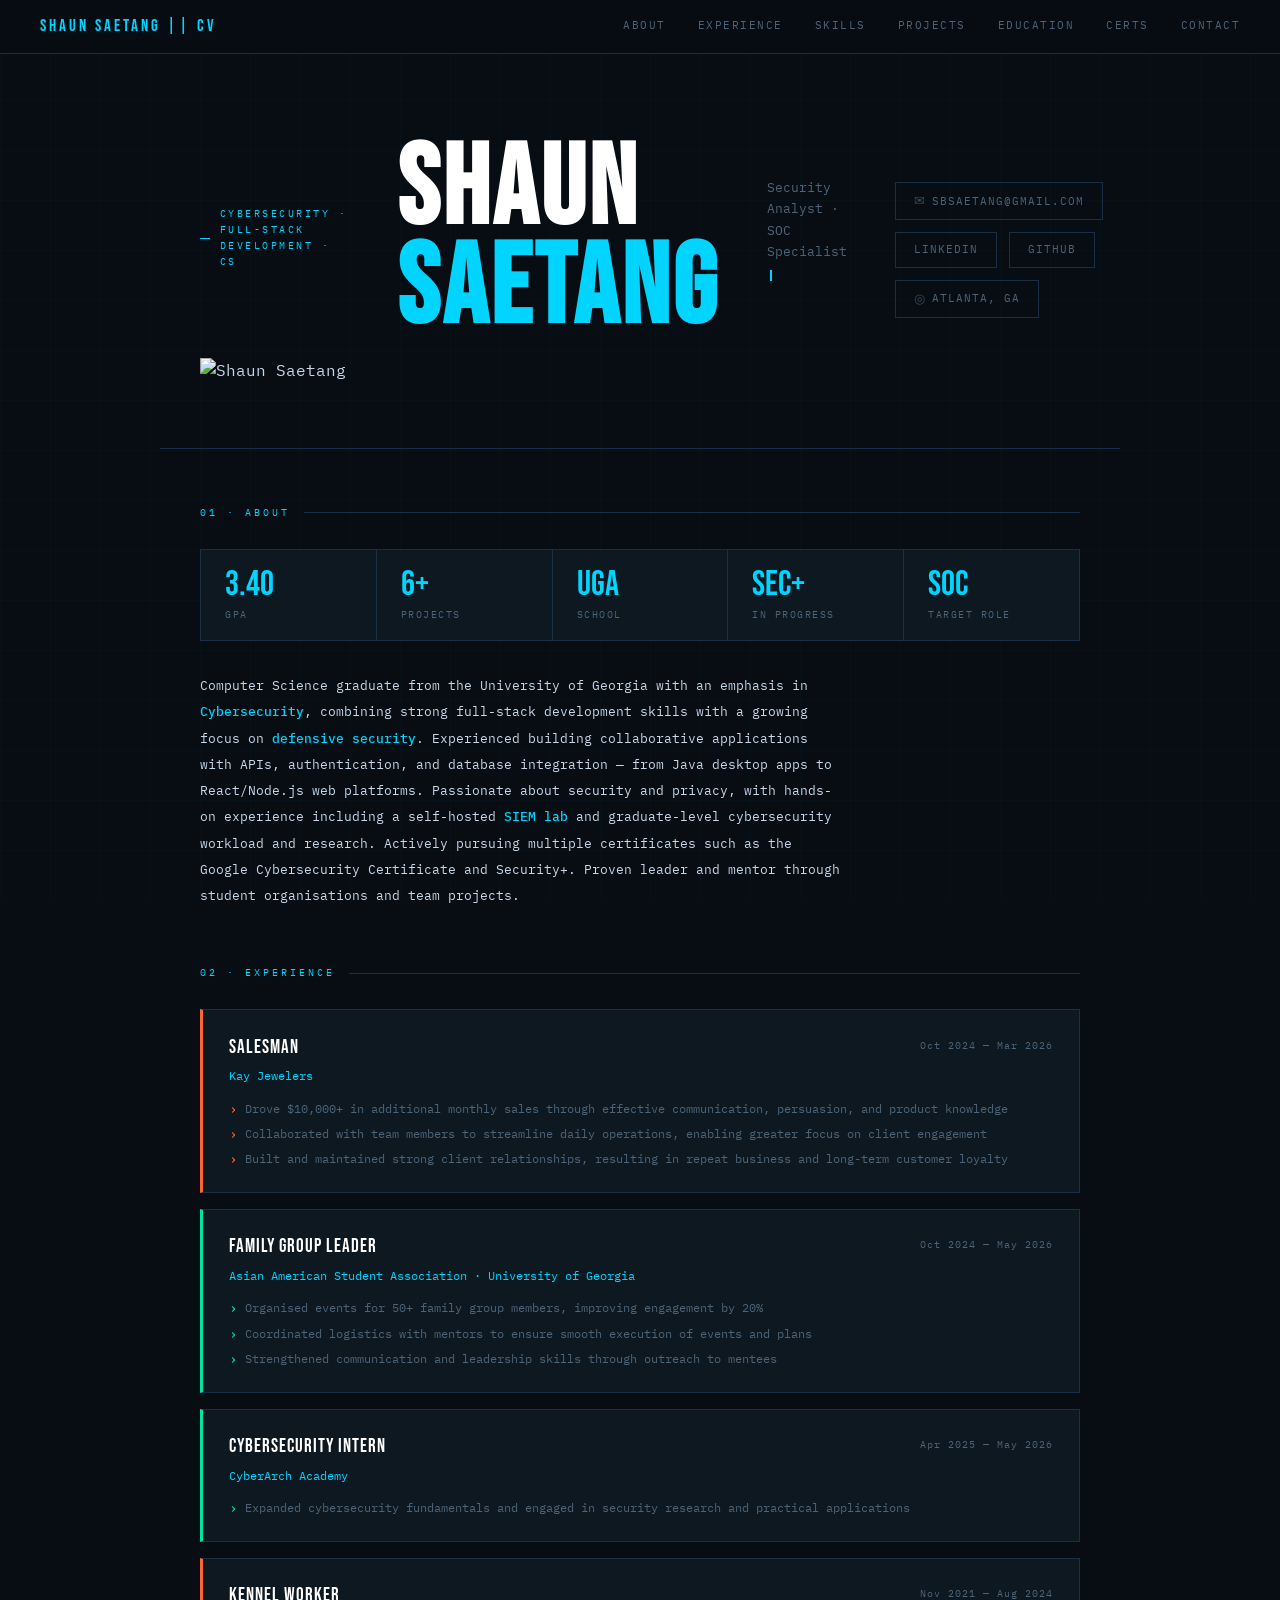
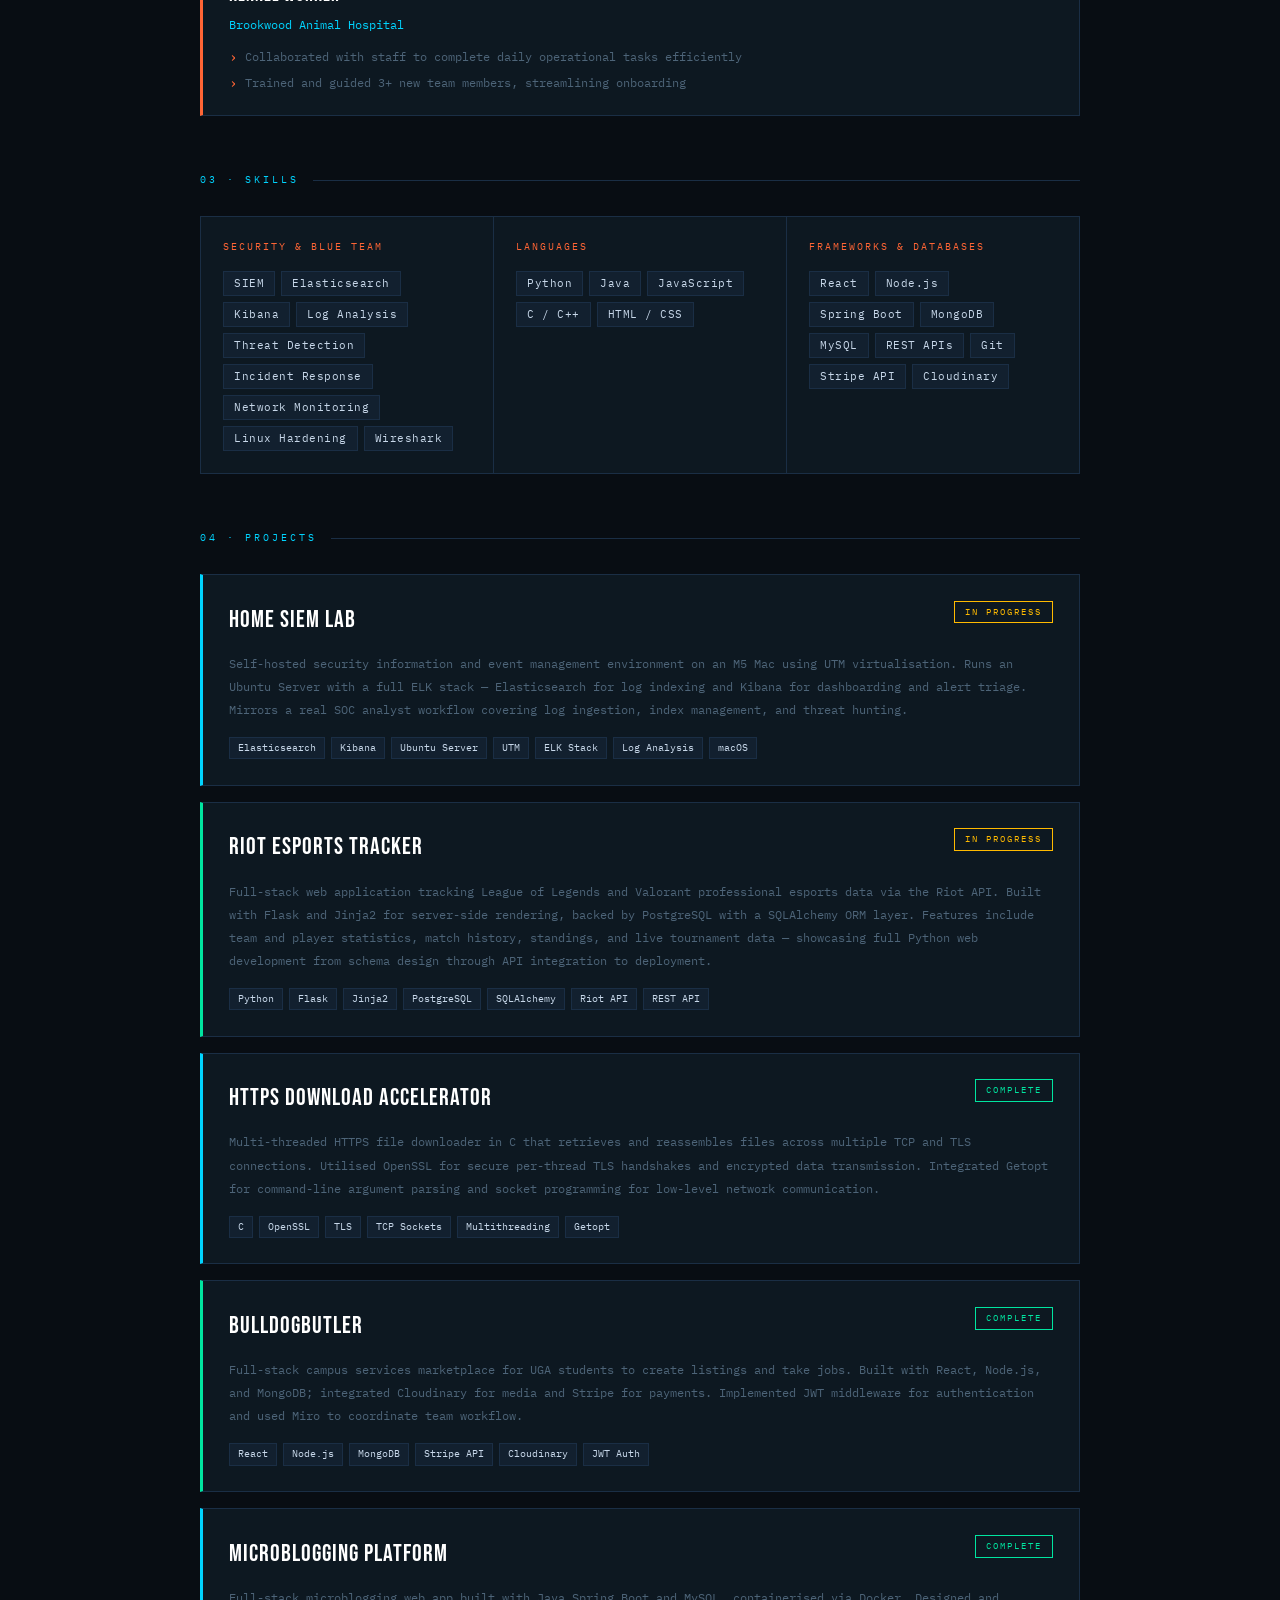
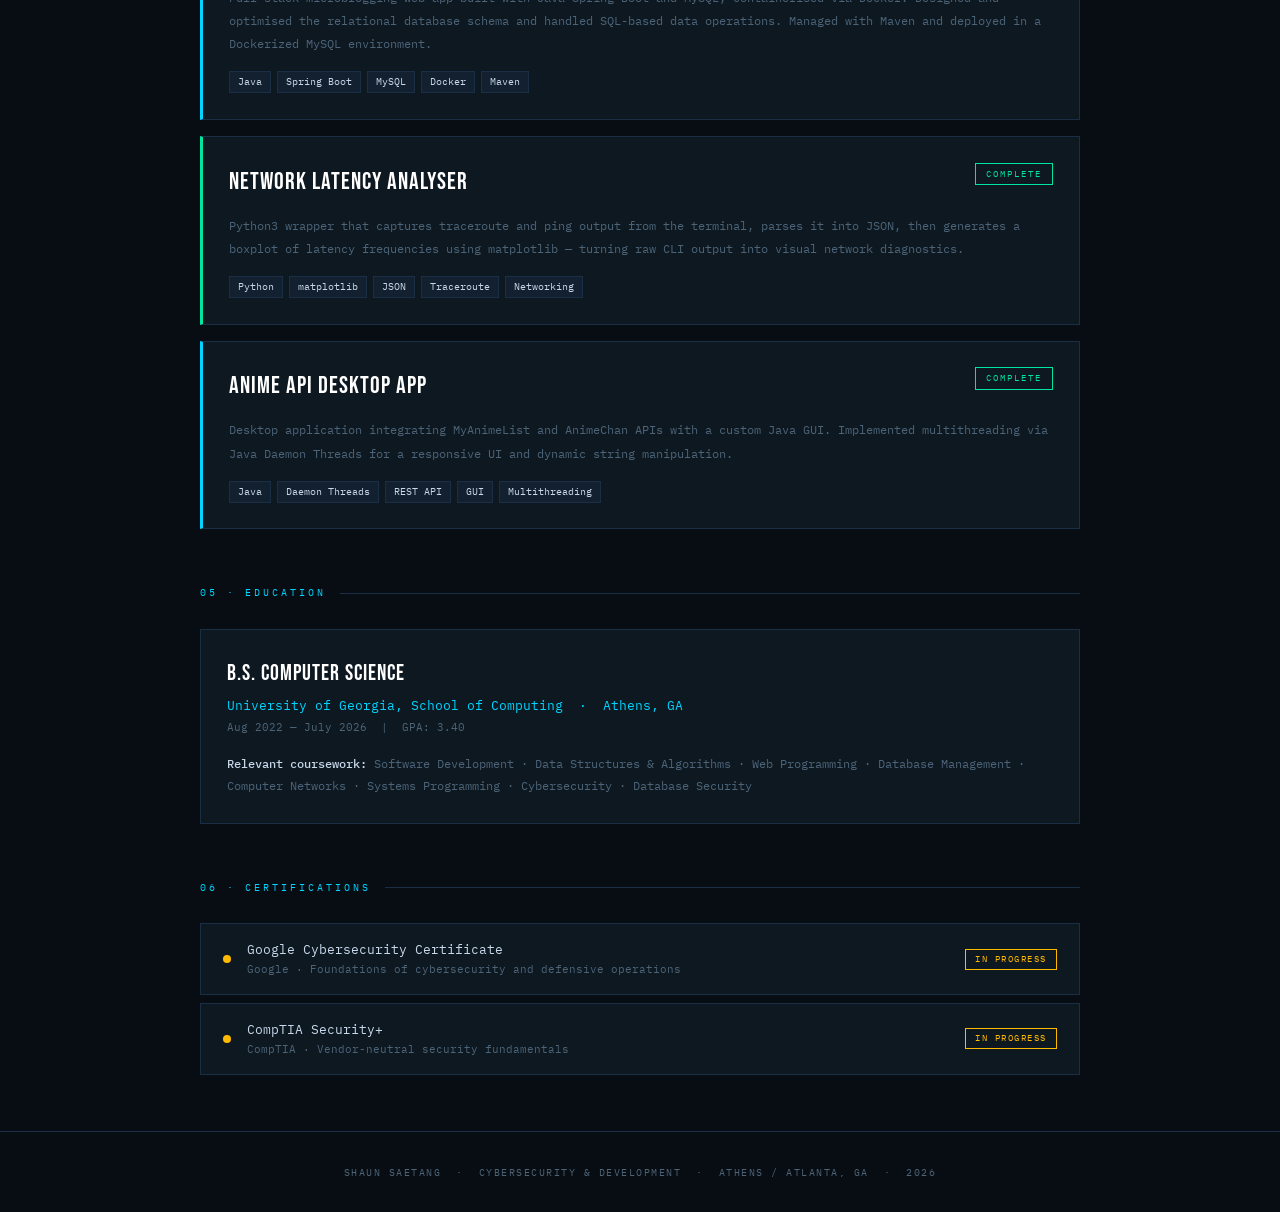
==== commit b1631502: "added photo" ====
--- a/index.html
+++ b/index.html
@@ -28,14 +28,19 @@
 </nav>
 
 <header class="hero">
-  <div class="hero-tag">Cybersecurity · Full-Stack Development · CS</div>
-  <h1 class="name">SHAUN<br><span>SAETANG</span></h1>
-  <div class="hero-sub"><span id="typed"></span><span class="cursor"></span></div>
-  <div class="hero-links">
-    <a href="mailto:sbsaetang@gmail.com"><span class="ico">✉</span> sbsaetang@gmail.com</a>
-    <a href="https://www.linkedin.com/in/shaun-saetang-7456611b7/ " class="fab fa-linkedin"> LinkedIn</a>
-    <a href="https://github.com/SSaetang23" class="fa-brands fa-github"> GitHub</a>
-    <a href="#"><span class="ico">◎</span> Atlanta, GA</a>
+  <div class="hero-inner">
+    <div class="hero-tag">Cybersecurity · Full-Stack Development · CS</div>
+    <h1 class="name">SHAUN<br><span>SAETANG</span></h1>
+    <div class="hero-sub"><span id="typed"></span><span class="cursor"></span></div>
+    <div class="hero-links">
+      <a href="mailto:sbsaetang@gmail.com"><span class="ico">✉</span> sbsaetang@gmail.com</a>
+      <a href="https://www.linkedin.com/in/shaun-saetang-7456611b7/ " class="fab fa-linkedin"> LinkedIn</a>
+      <a href="https://github.com/SSaetang23" class="fa-brands fa-github"> GitHub</a>
+      <a href="#"><span class="ico">◎</span> Atlanta, GA</a>
+    </div>
+  </div>
+  <div class="hero-headshot">
+    <img src="shaun_headshot.jpg" alt="Shaun Saetang">
   </div>
 </header>
 
--- a/css/design.css
+++ b/css/design.css
@@ -51,6 +51,10 @@
   max-width:960px;margin:0 auto;
   border-bottom:1px solid var(--border);
 }
+.hero-inner{
+  display:flex;align-items:center;justify-content:space-between;gap:3rem;
+}
+.hero-text{flex:1}
 .hero-tag{
   display:inline-flex;align-items:center;gap:10px;
   font-size:.63rem;letter-spacing:2.5px;text-transform:uppercase;
@@ -83,6 +87,15 @@
 }
 .hero-links a:hover{border-color:var(--cyan);color:var(--cyan);background:var(--cyan-dim)}
 .hero-links a .ico{font-size:.8rem;opacity:.7}
+.hero-photo{flex-shrink:0}
+.hero-photo img{
+  width:200px;height:200px;
+  object-fit:cover;object-position:center top;
+  border:2px solid var(--border);
+  outline:1px solid var(--cyan);
+  outline-offset:4px;
+  display:block;
+}
 
 /* MAIN */
 main{max-width:960px;margin:0 auto;padding:3.5rem 2.5rem;display:flex;flex-direction:column;gap:3.5rem}
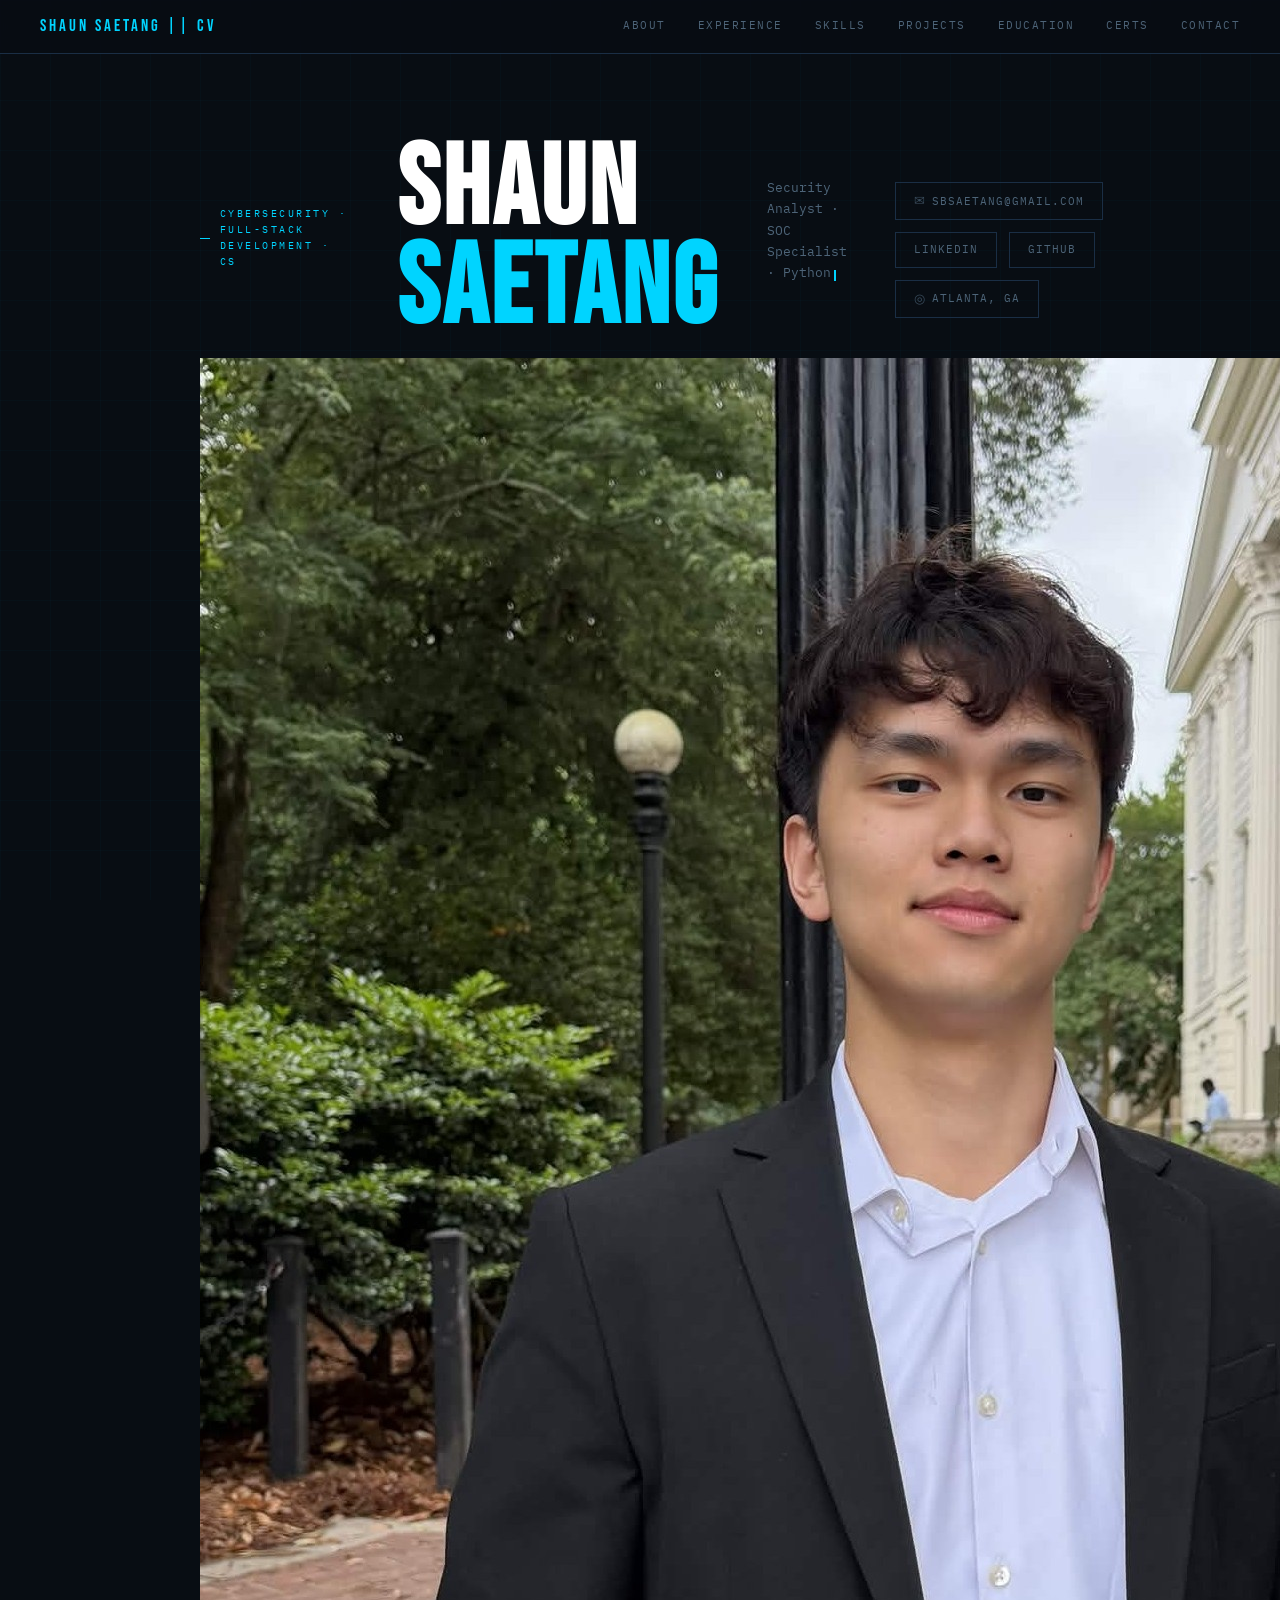
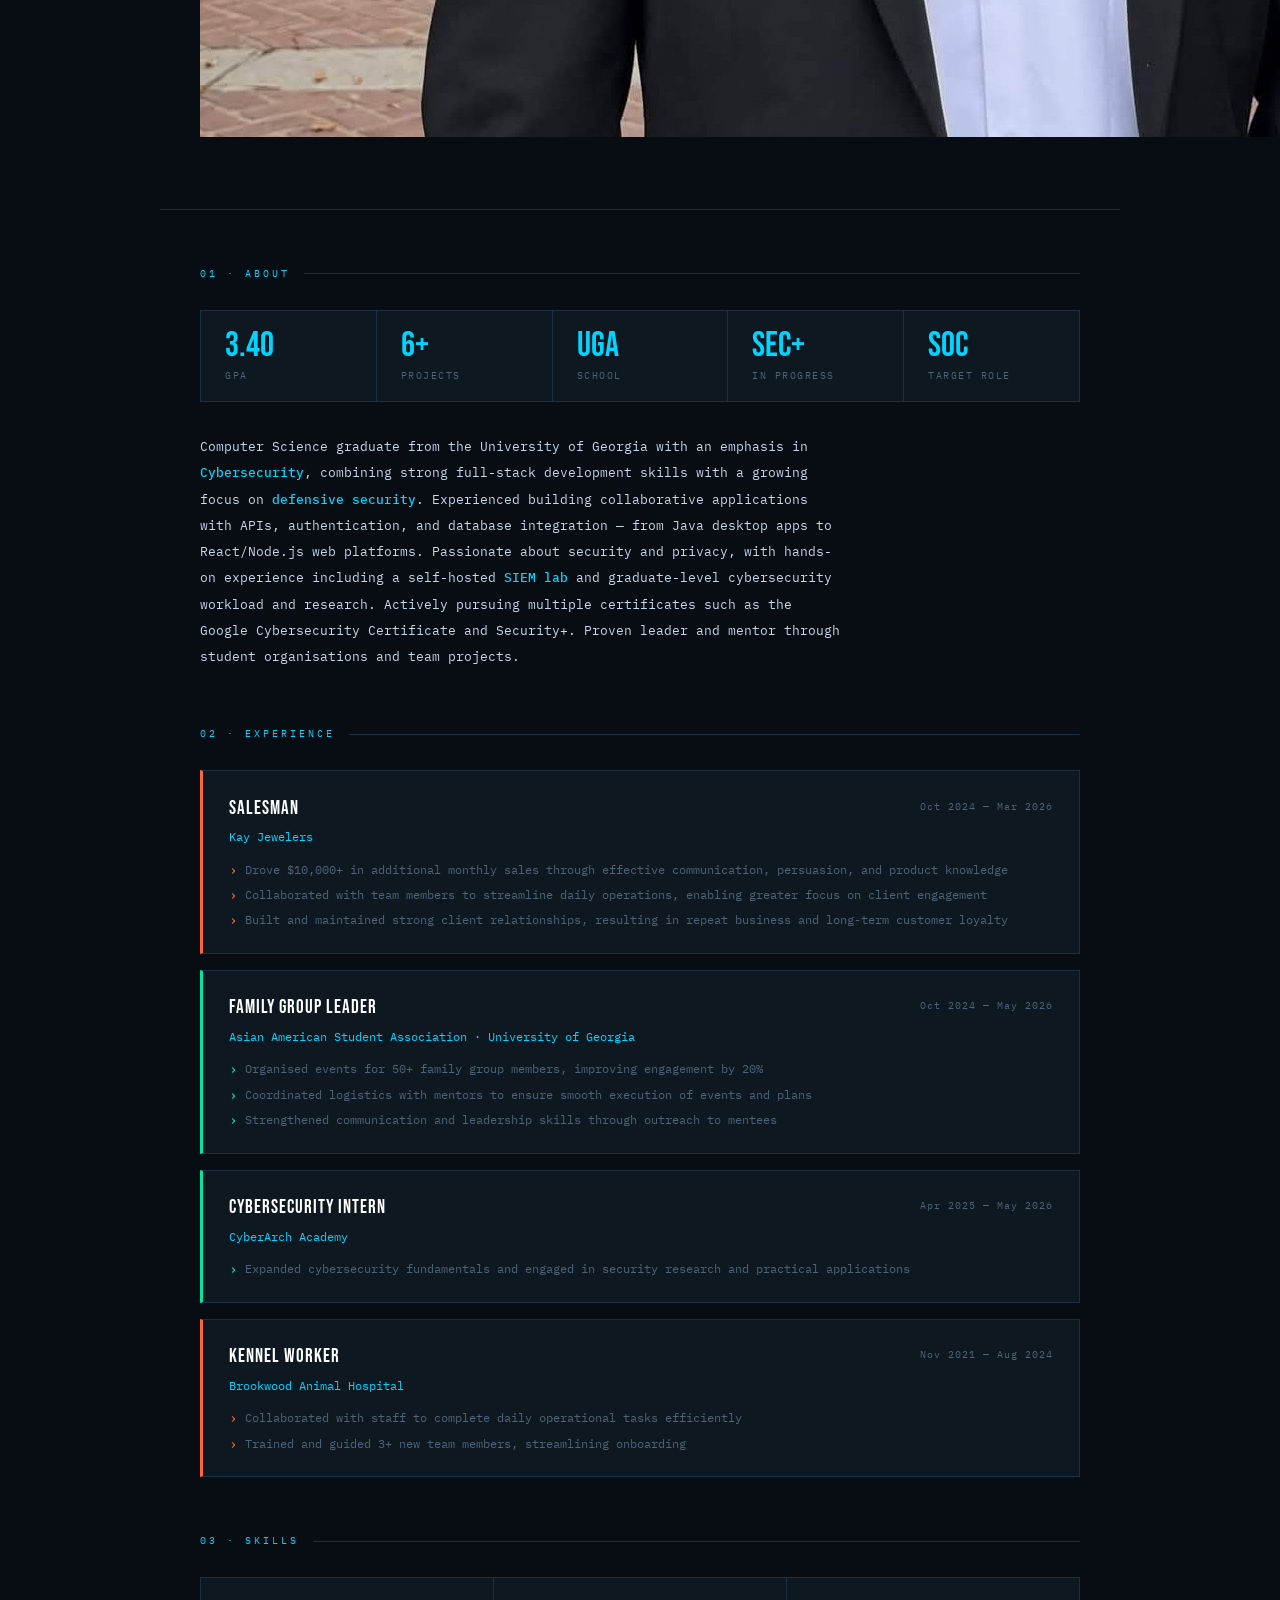
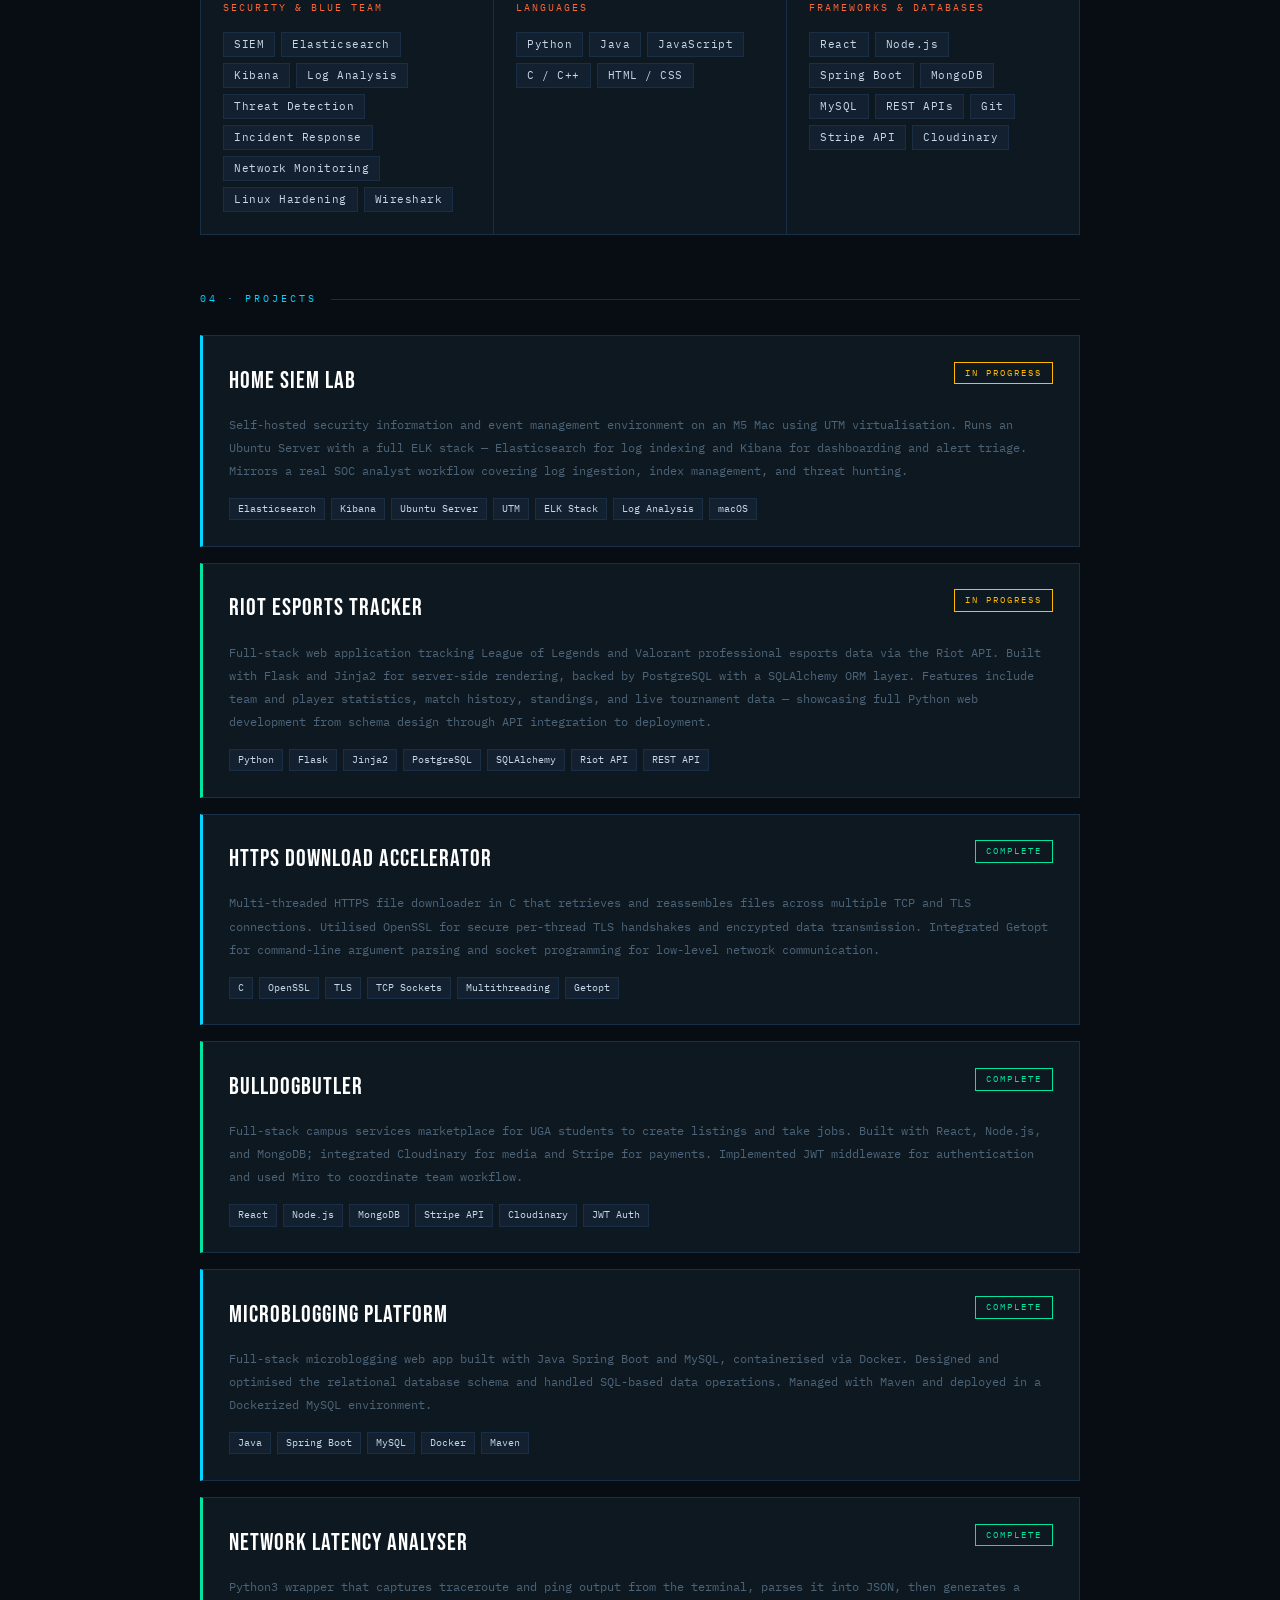
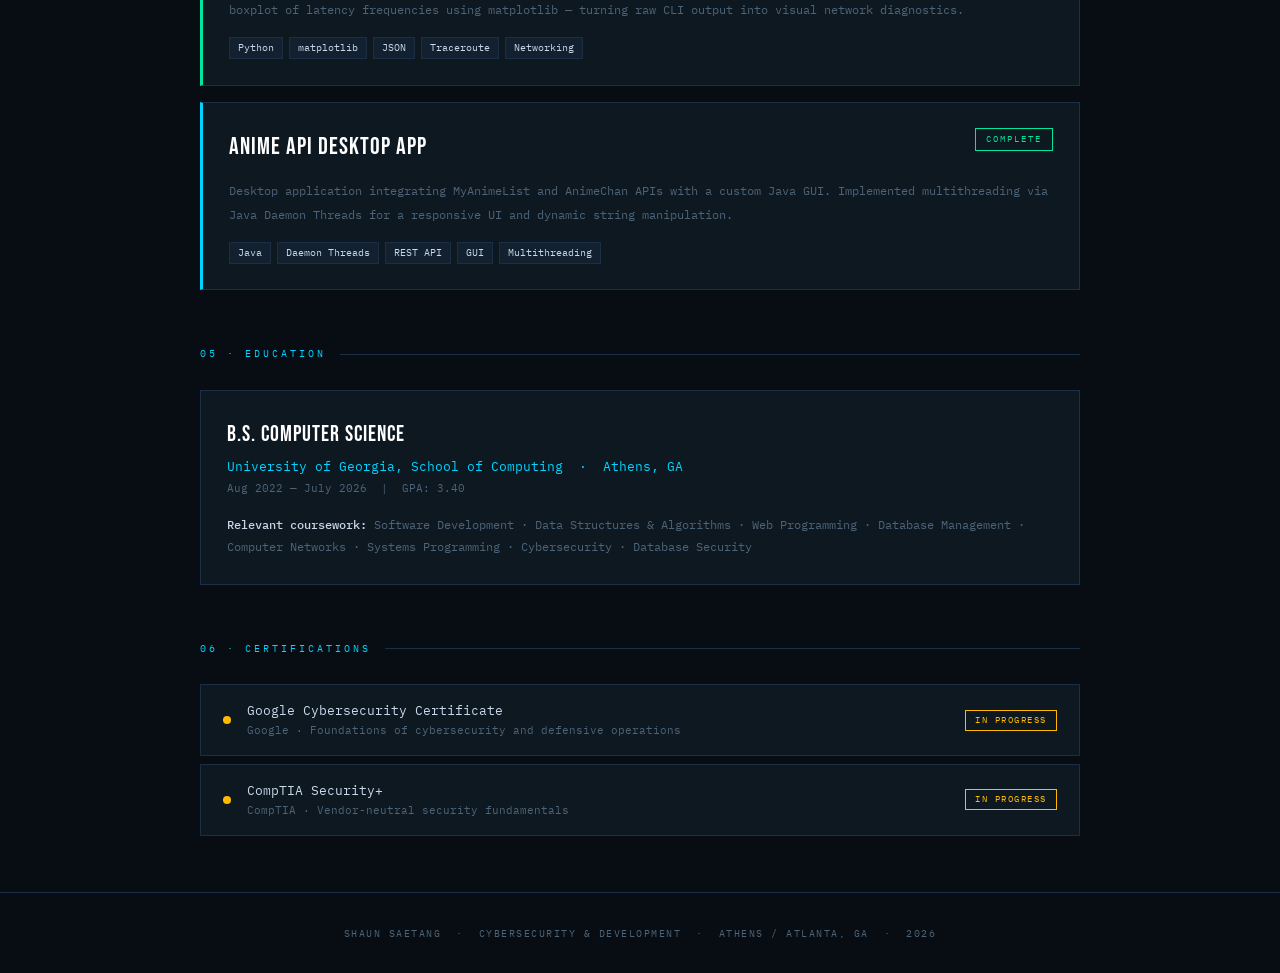
==== commit 4a3556a2: "fixed image directory" ====
--- a/index.html
+++ b/index.html
@@ -40,7 +40,7 @@
     </div>
   </div>
   <div class="hero-headshot">
-    <img src="shaun_headshot.jpg" alt="Shaun Saetang">
+    <img src="images/shaun_headshot.jpg" alt="Shaun Saetang">
   </div>
 </header>
 
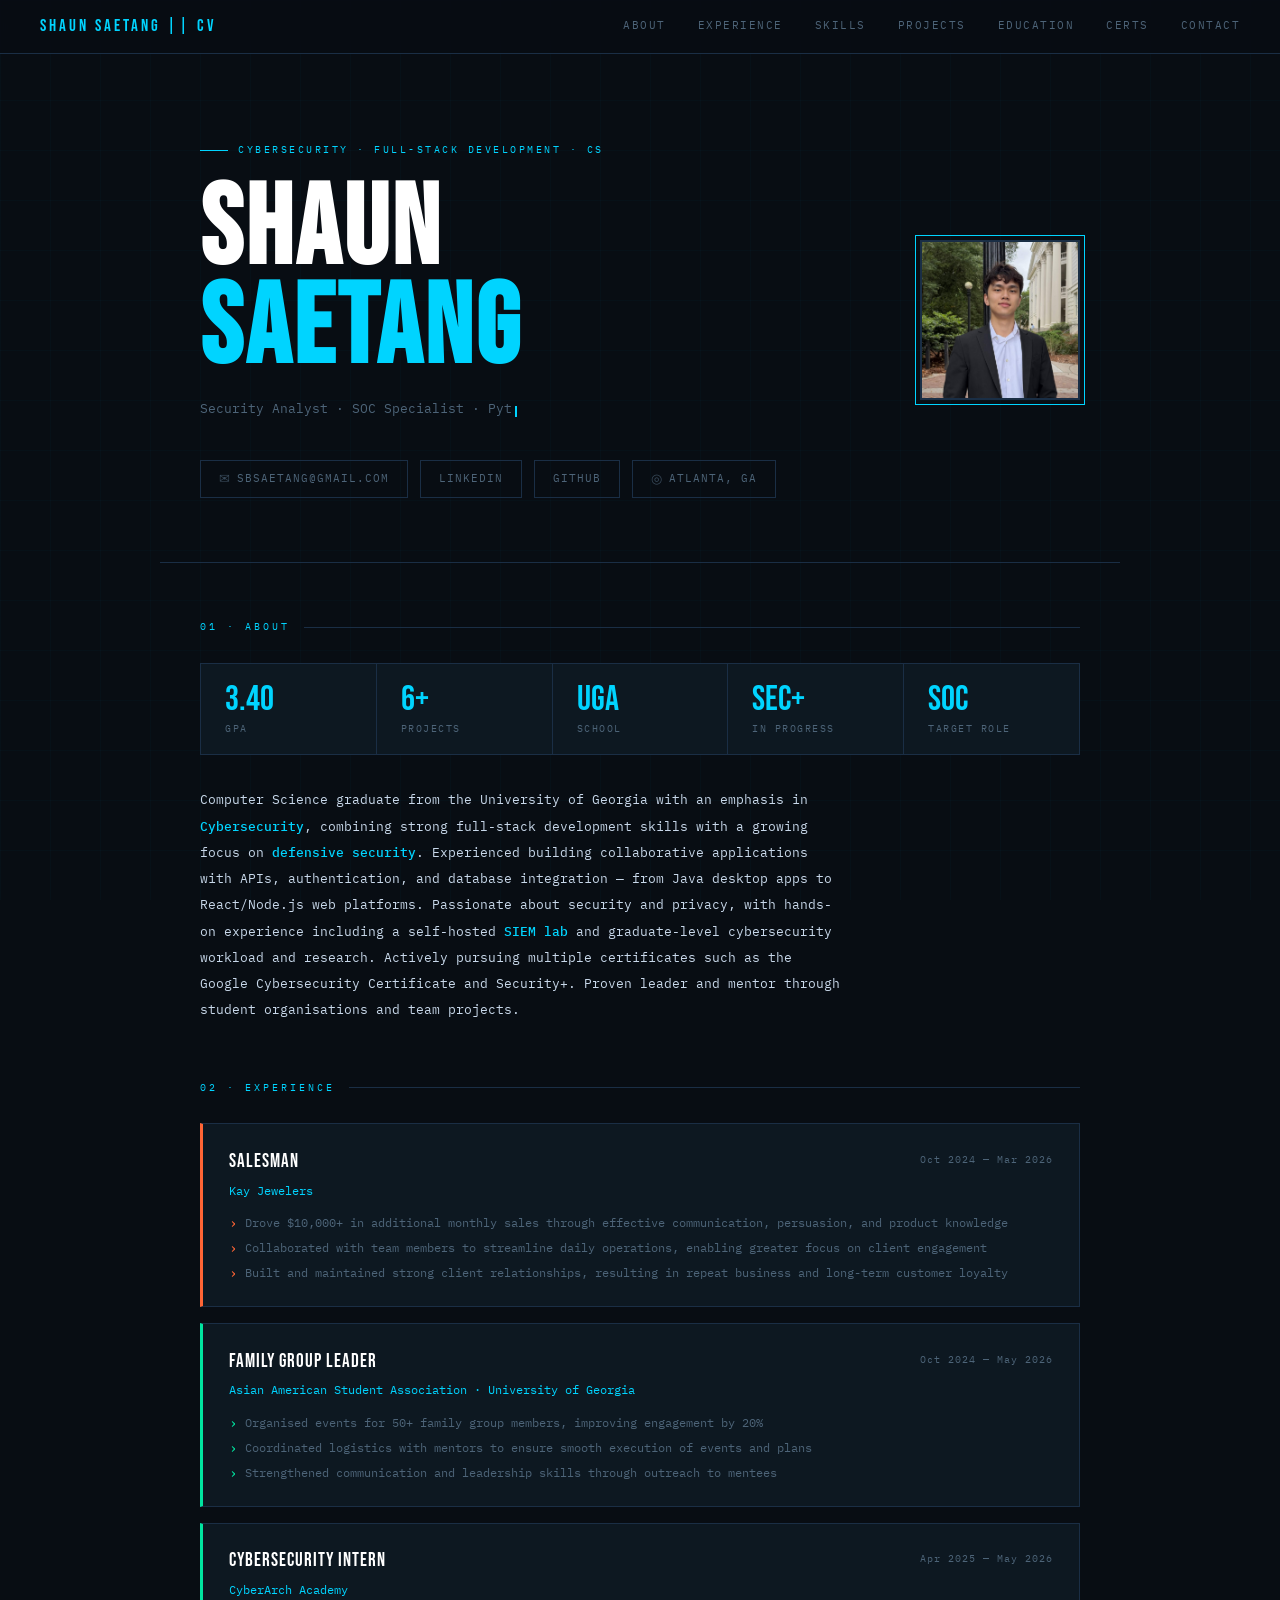
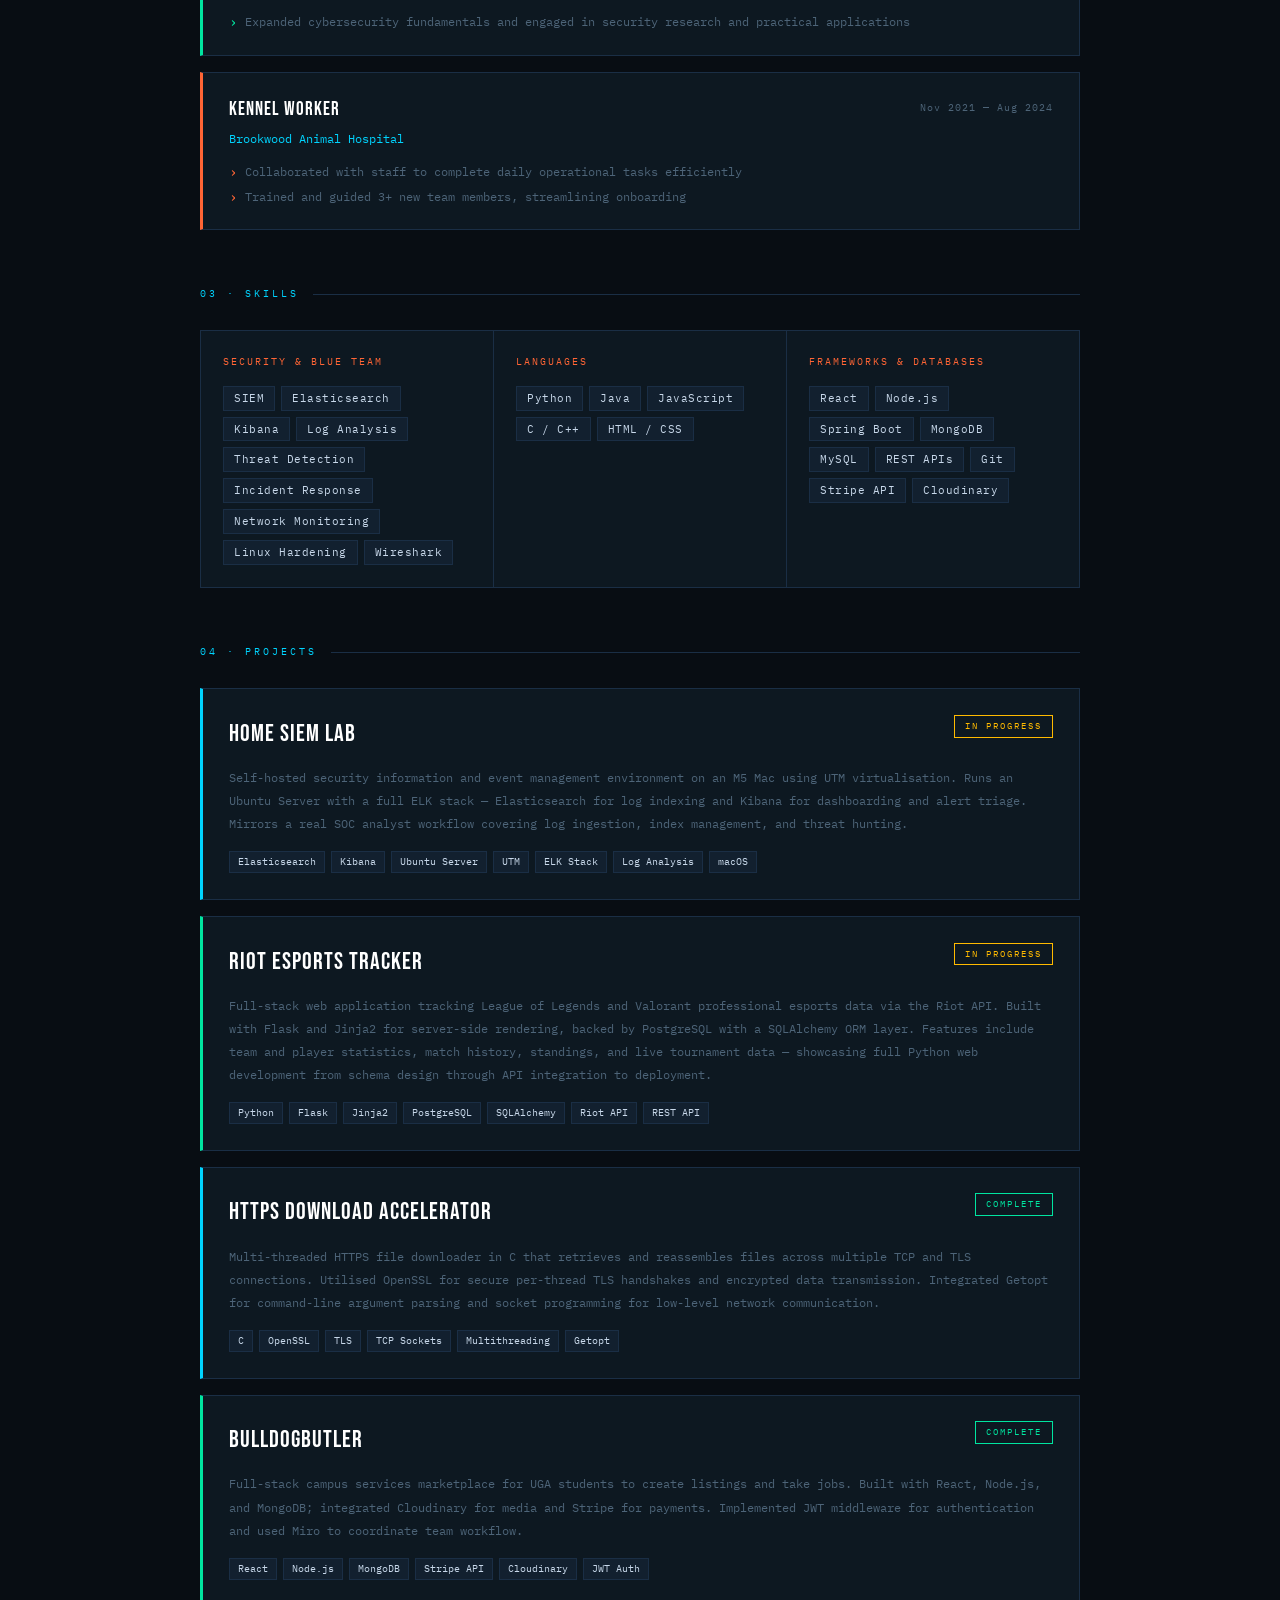
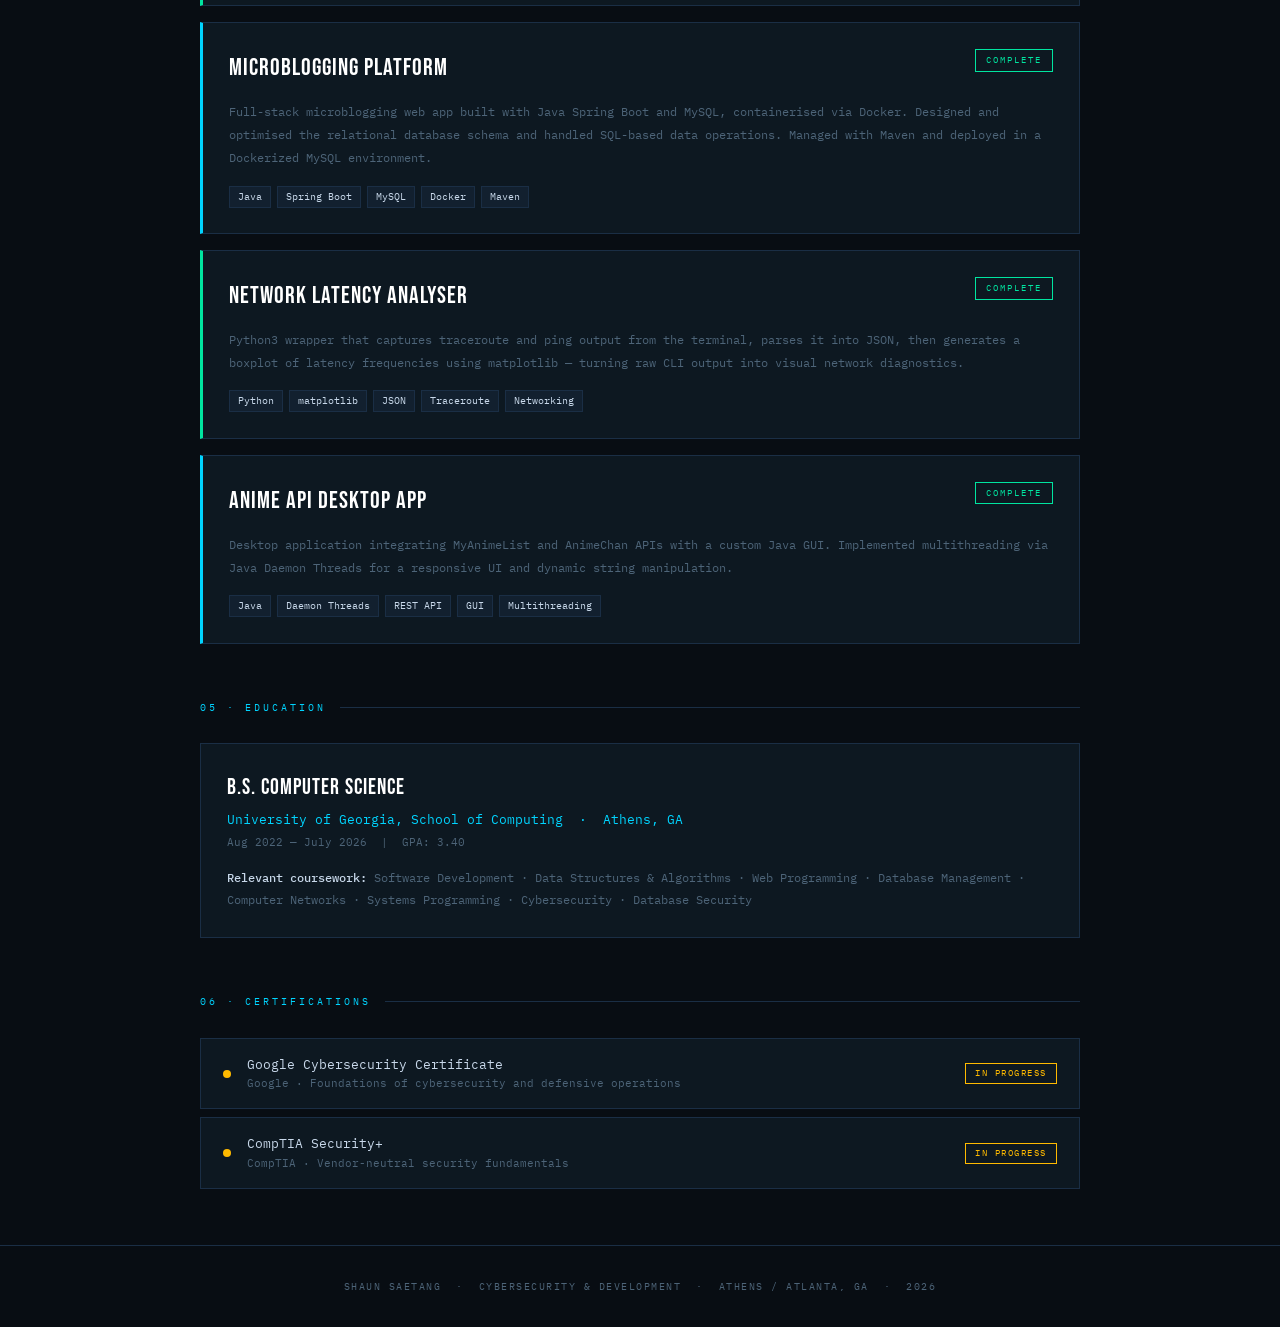
==== commit ba8f576a: "fix layout" ====
--- a/index.html
+++ b/index.html
@@ -29,18 +29,20 @@
 
 <header class="hero">
   <div class="hero-inner">
-    <div class="hero-tag">Cybersecurity · Full-Stack Development · CS</div>
-    <h1 class="name">SHAUN<br><span>SAETANG</span></h1>
-    <div class="hero-sub"><span id="typed"></span><span class="cursor"></span></div>
-    <div class="hero-links">
-      <a href="mailto:sbsaetang@gmail.com"><span class="ico">✉</span> sbsaetang@gmail.com</a>
-      <a href="https://www.linkedin.com/in/shaun-saetang-7456611b7/ " class="fab fa-linkedin"> LinkedIn</a>
-      <a href="https://github.com/SSaetang23" class="fa-brands fa-github"> GitHub</a>
-      <a href="#"><span class="ico">◎</span> Atlanta, GA</a>
-    </div>
-  </div>
-  <div class="hero-headshot">
-    <img src="images/shaun_headshot.jpg" alt="Shaun Saetang">
+    <div class="hero-text">
+      <div class="hero-tag">Cybersecurity · Full-Stack Development · CS</div>
+      <h1 class="name">SHAUN<br><span>SAETANG</span></h1>
+      <div class="hero-sub"><span id="typed"></span><span class="cursor"></span></div>
+      <div class="hero-links">
+        <a href="mailto:sbsaetang@gmail.com"><span class="ico">✉</span> sbsaetang@gmail.com</a>
+        <a href="https://www.linkedin.com/in/shaun-saetang-7456611b7/ " class="fab fa-linkedin"> LinkedIn</a>
+        <a href="https://github.com/SSaetang23" class="fa-brands fa-github"> GitHub</a>
+        <a href="#"><span class="ico">◎</span> Atlanta, GA</a>
+      </div>
+    </div>
+    <div class="hero-headshot">
+      <img src="images/shaun_headshot.jpg" alt="Shaun Saetang">
+    </div>
   </div>
 </header>
 
--- a/css/design.css
+++ b/css/design.css
@@ -52,9 +52,10 @@
   border-bottom:1px solid var(--border);
 }
 .hero-inner{
-  display:flex;align-items:center;justify-content:space-between;gap:3rem;
-}
-.hero-text{flex:1}
+  display:flex;flex-direction:row;align-items:center;
+  justify-content:space-between;gap:2rem;
+}
+.hero-text{flex:1;min-width:0;display:flex;flex-direction:column}
 .hero-tag{
   display:inline-flex;align-items:center;gap:10px;
   font-size:.63rem;letter-spacing:2.5px;text-transform:uppercase;
@@ -87,9 +88,9 @@
 }
 .hero-links a:hover{border-color:var(--cyan);color:var(--cyan);background:var(--cyan-dim)}
 .hero-links a .ico{font-size:.8rem;opacity:.7}
-.hero-photo{flex-shrink:0}
-.hero-photo img{
-  width:200px;height:200px;
+.hero-headshot{flex-shrink:0;align-self:center}
+.hero-headshot img{
+  width:160px;height:160px;
   object-fit:cover;object-position:center top;
   border:2px solid var(--border);
   outline:1px solid var(--cyan);
@@ -262,6 +263,8 @@
   .nav-links{gap:1rem}
   .hero,.contact-hero{padding-left:1.25rem;padding-right:1.25rem}
   main,.contact-main{padding-left:1.25rem;padding-right:1.25rem}
+  .hero-inner{flex-direction:column-reverse;align-items:flex-start;gap:2rem}
+  .hero-photo img{width:140px;height:140px}
   .stats{flex-wrap:wrap}
   .stat{min-width:calc(50% - .5px)}
   h1.name{font-size:clamp(2.8rem,15vw,5rem)}
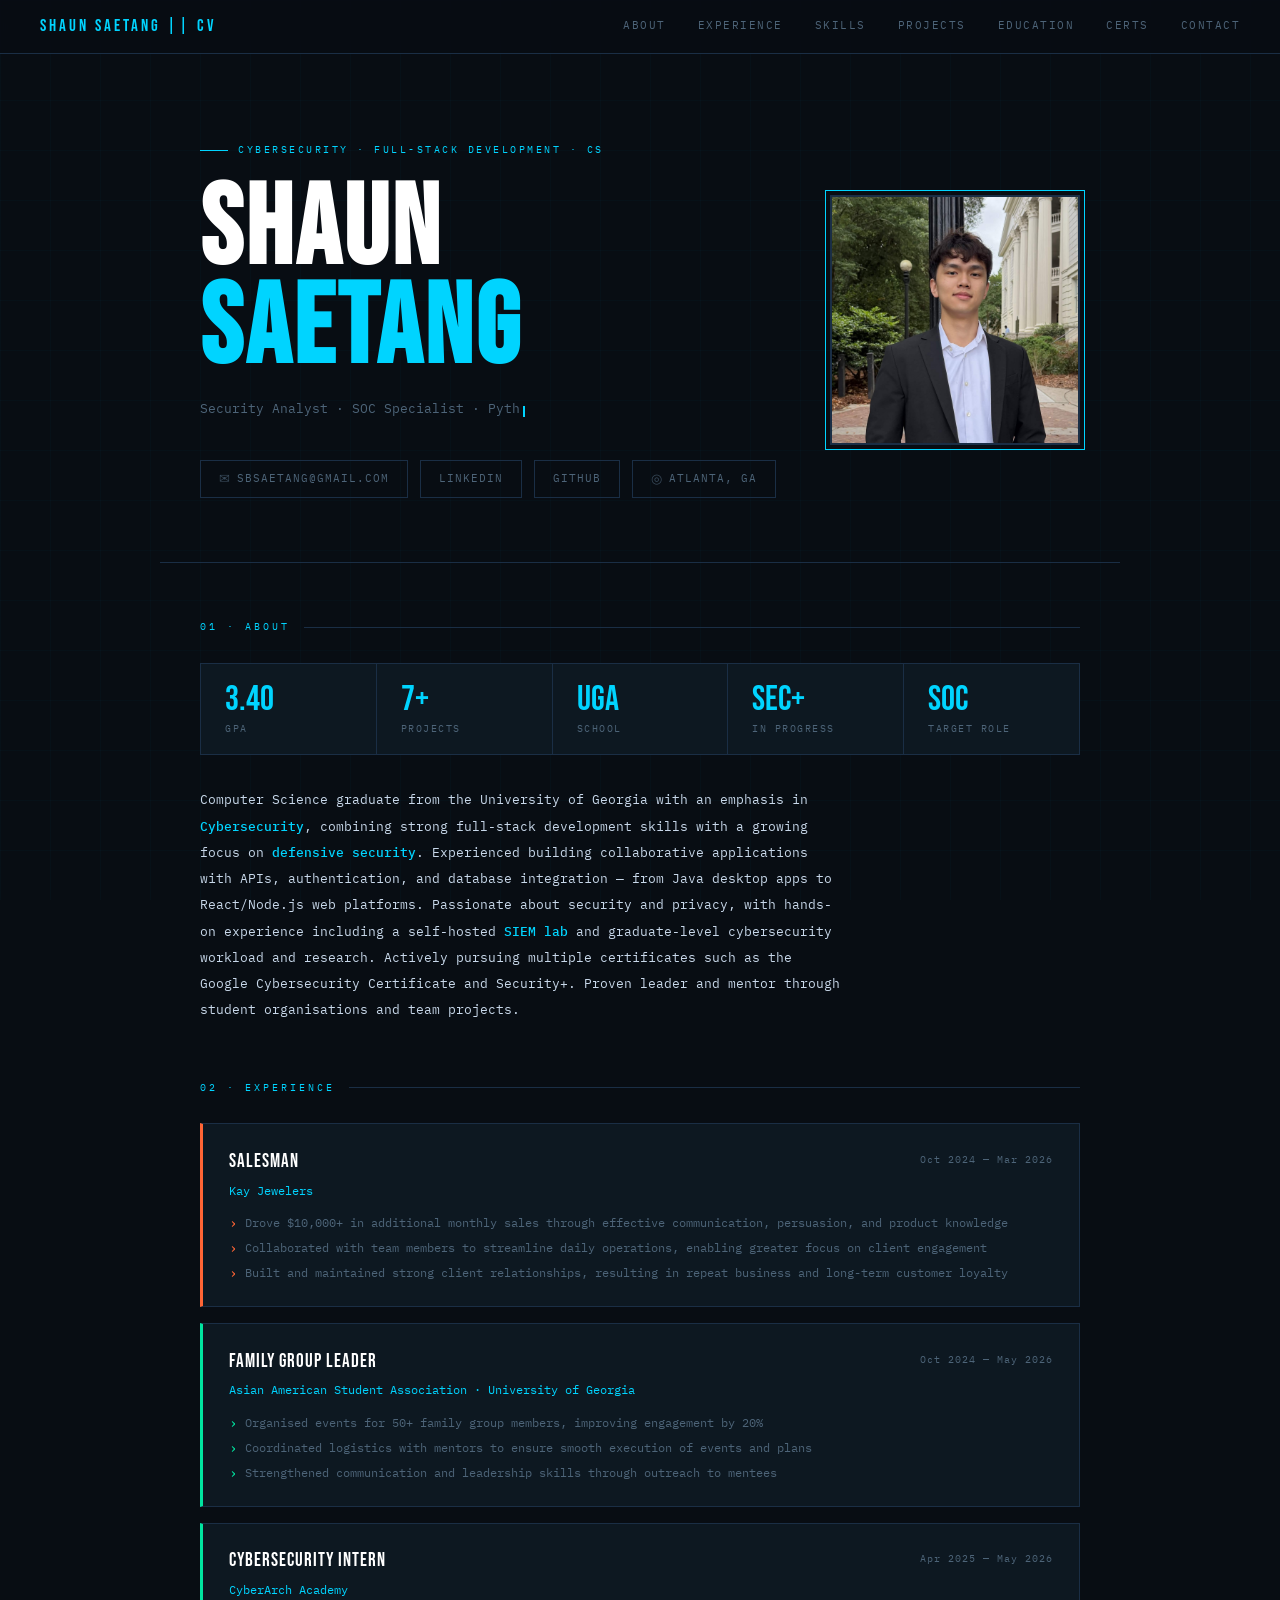
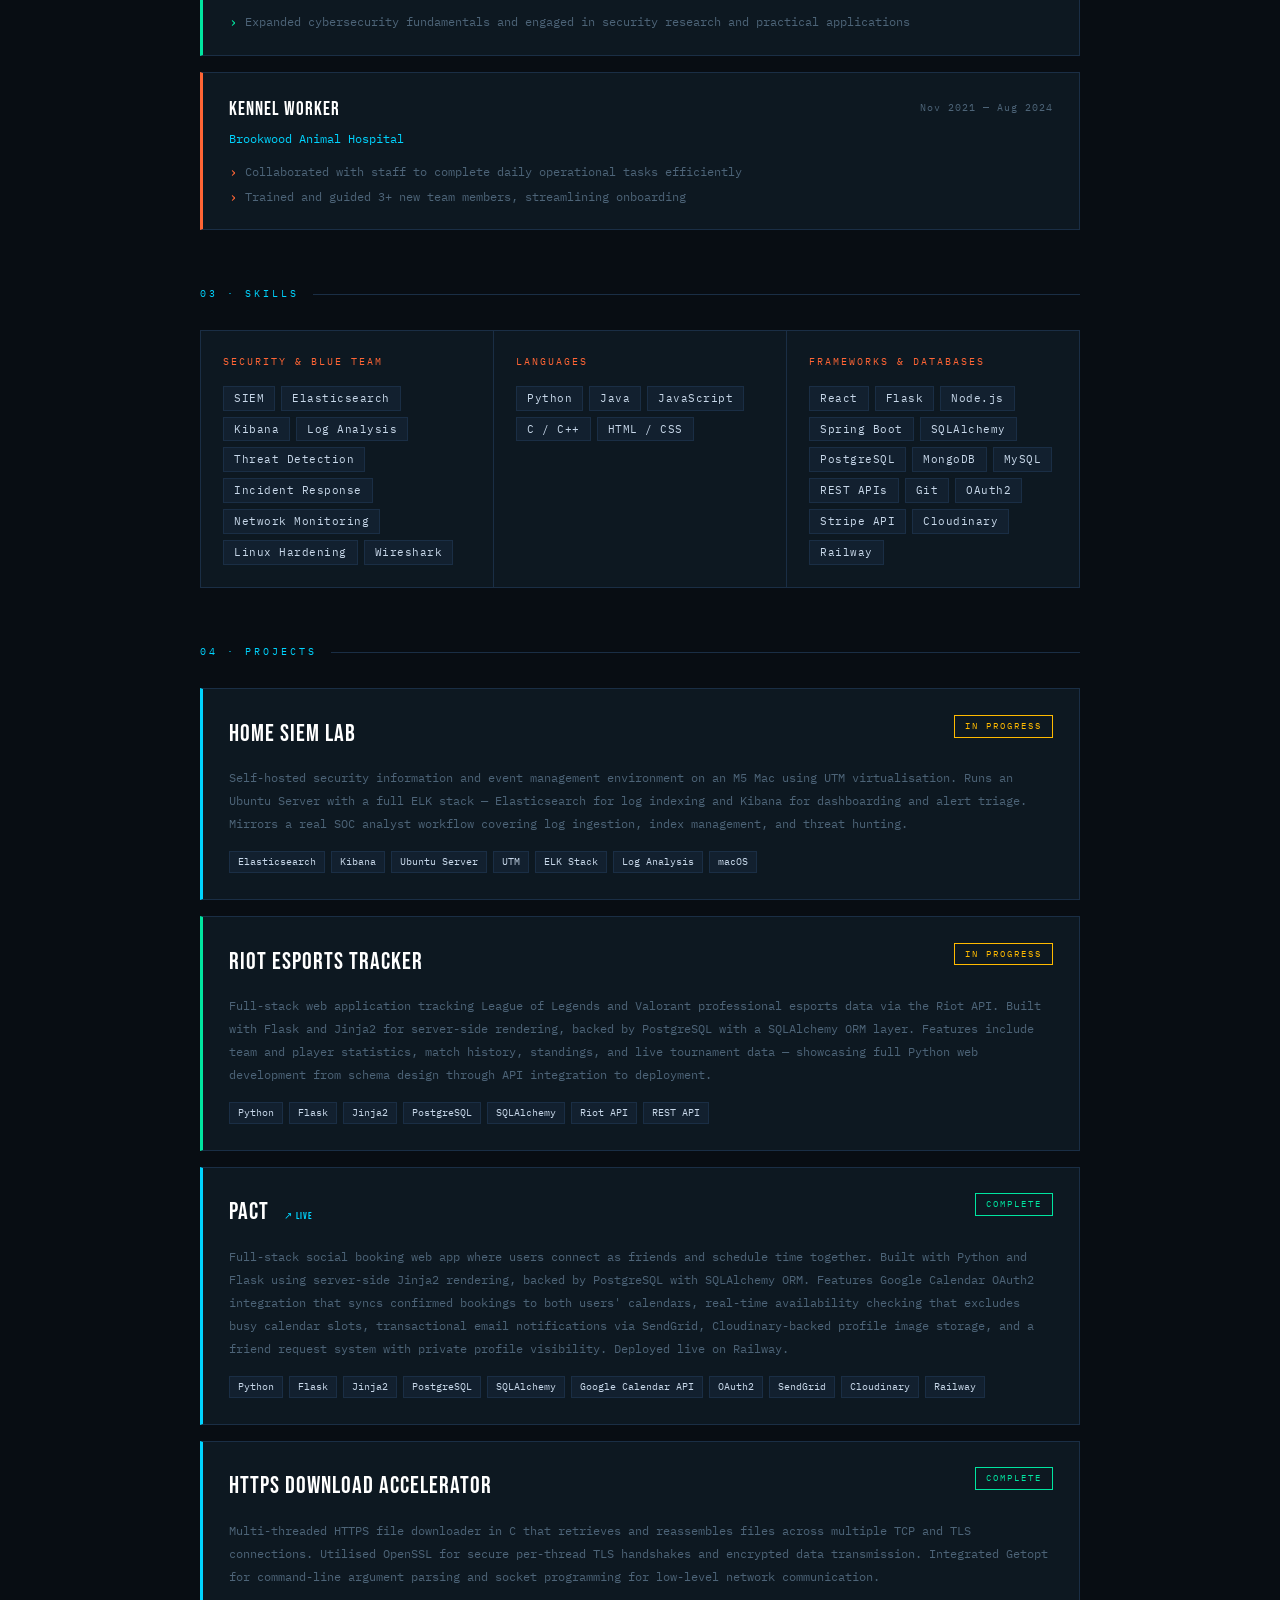
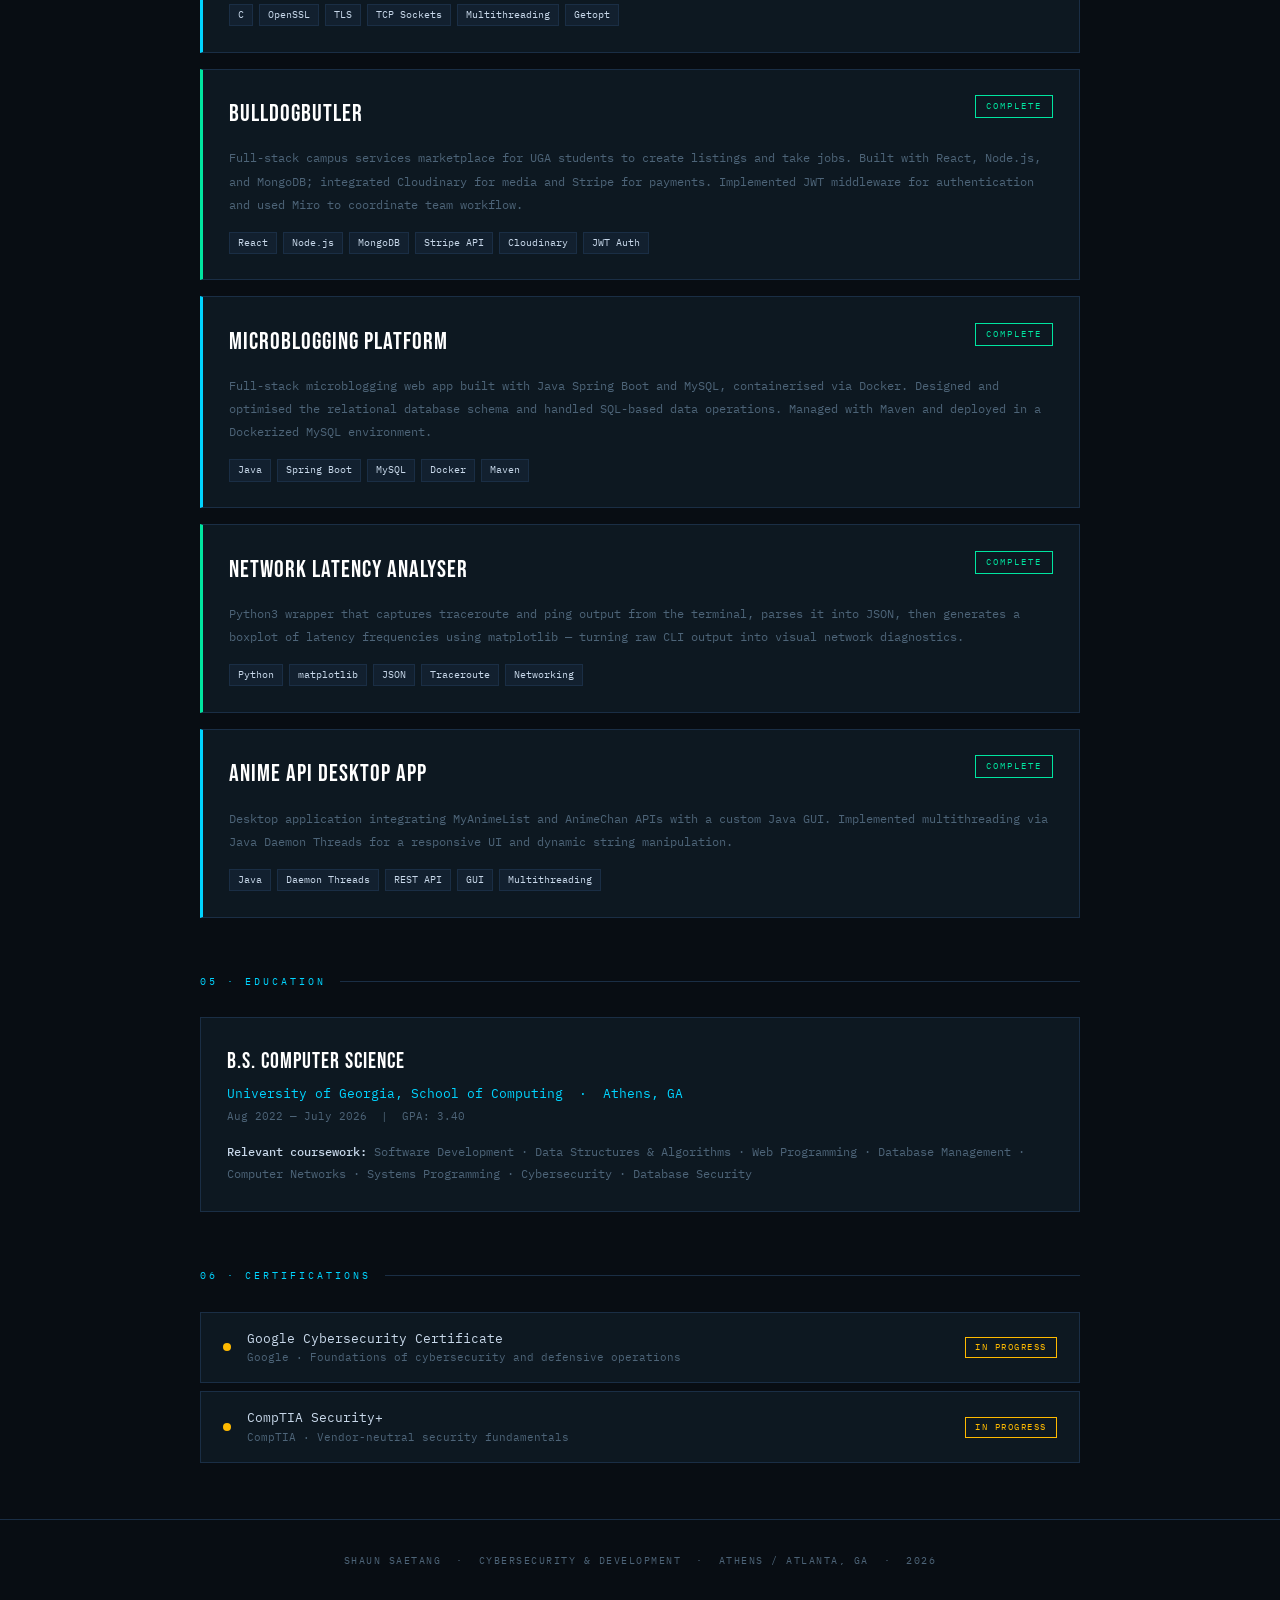
==== commit c5b2c2ab: "added pact to cv" ====
--- a/index.html
+++ b/index.html
@@ -56,7 +56,7 @@
         <span class="stat-l">GPA</span>
       </div>
       <div class="stat">
-        <span class="stat-n">6+</span>
+        <span class="stat-n">7+</span>
         <span class="stat-l">Projects</span>
       </div>
       <div class="stat">
@@ -170,14 +170,19 @@
         <div class="sg-title">Frameworks &amp; Databases</div>
         <div class="tags">
           <span class="tag">React</span>
+          <span class="tag">Flask</span>
           <span class="tag">Node.js</span>
           <span class="tag">Spring Boot</span>
+          <span class="tag">SQLAlchemy</span>
+          <span class="tag">PostgreSQL</span>
           <span class="tag">MongoDB</span>
           <span class="tag">MySQL</span>
           <span class="tag">REST APIs</span>
           <span class="tag">Git</span>
+          <span class="tag">OAuth2</span>
           <span class="tag">Stripe API</span>
           <span class="tag">Cloudinary</span>
+          <span class="tag">Railway</span>
         </div>
       </div>
     </div>
@@ -227,6 +232,33 @@
           <span class="stag">SQLAlchemy</span>
           <span class="stag">Riot API</span>
           <span class="stag">REST API</span>
+        </div>
+      </div>
+
+      <div class="proj">
+        <div class="proj-hd">
+          <div class="proj-name">PACT <a href="https://pact.up.railway.app" target="_blank" style="font-size: 0.6rem; color: var(--cyan); letter-spacing: 1px; margin-left: 10px; text-decoration: none;">↗ LIVE</a></div>
+          <div class="proj-badge b-active">Complete</div>
+        </div>
+        <p class="proj-desc">
+          Full-stack social booking web app where users connect as friends and schedule time together.
+          Built with Python and Flask using server-side Jinja2 rendering, backed by PostgreSQL with
+          SQLAlchemy ORM. Features Google Calendar OAuth2 integration that syncs confirmed bookings
+          to both users' calendars, real-time availability checking that excludes busy calendar slots,
+          transactional email notifications via SendGrid, Cloudinary-backed profile image storage,
+          and a friend request system with private profile visibility. Deployed live on Railway.
+        </p>
+        <div class="proj-stack">
+          <span class="stag">Python</span>
+          <span class="stag">Flask</span>
+          <span class="stag">Jinja2</span>
+          <span class="stag">PostgreSQL</span>
+          <span class="stag">SQLAlchemy</span>
+          <span class="stag">Google Calendar API</span>
+          <span class="stag">OAuth2</span>
+          <span class="stag">SendGrid</span>
+          <span class="stag">Cloudinary</span>
+          <span class="stag">Railway</span>
         </div>
       </div>
 
--- a/css/design.css
+++ b/css/design.css
@@ -90,7 +90,7 @@
 .hero-links a .ico{font-size:.8rem;opacity:.7}
 .hero-headshot{flex-shrink:0;align-self:center}
 .hero-headshot img{
-  width:160px;height:160px;
+  width:250px;height:250px;
   object-fit:cover;object-position:center top;
   border:2px solid var(--border);
   outline:1px solid var(--cyan);
